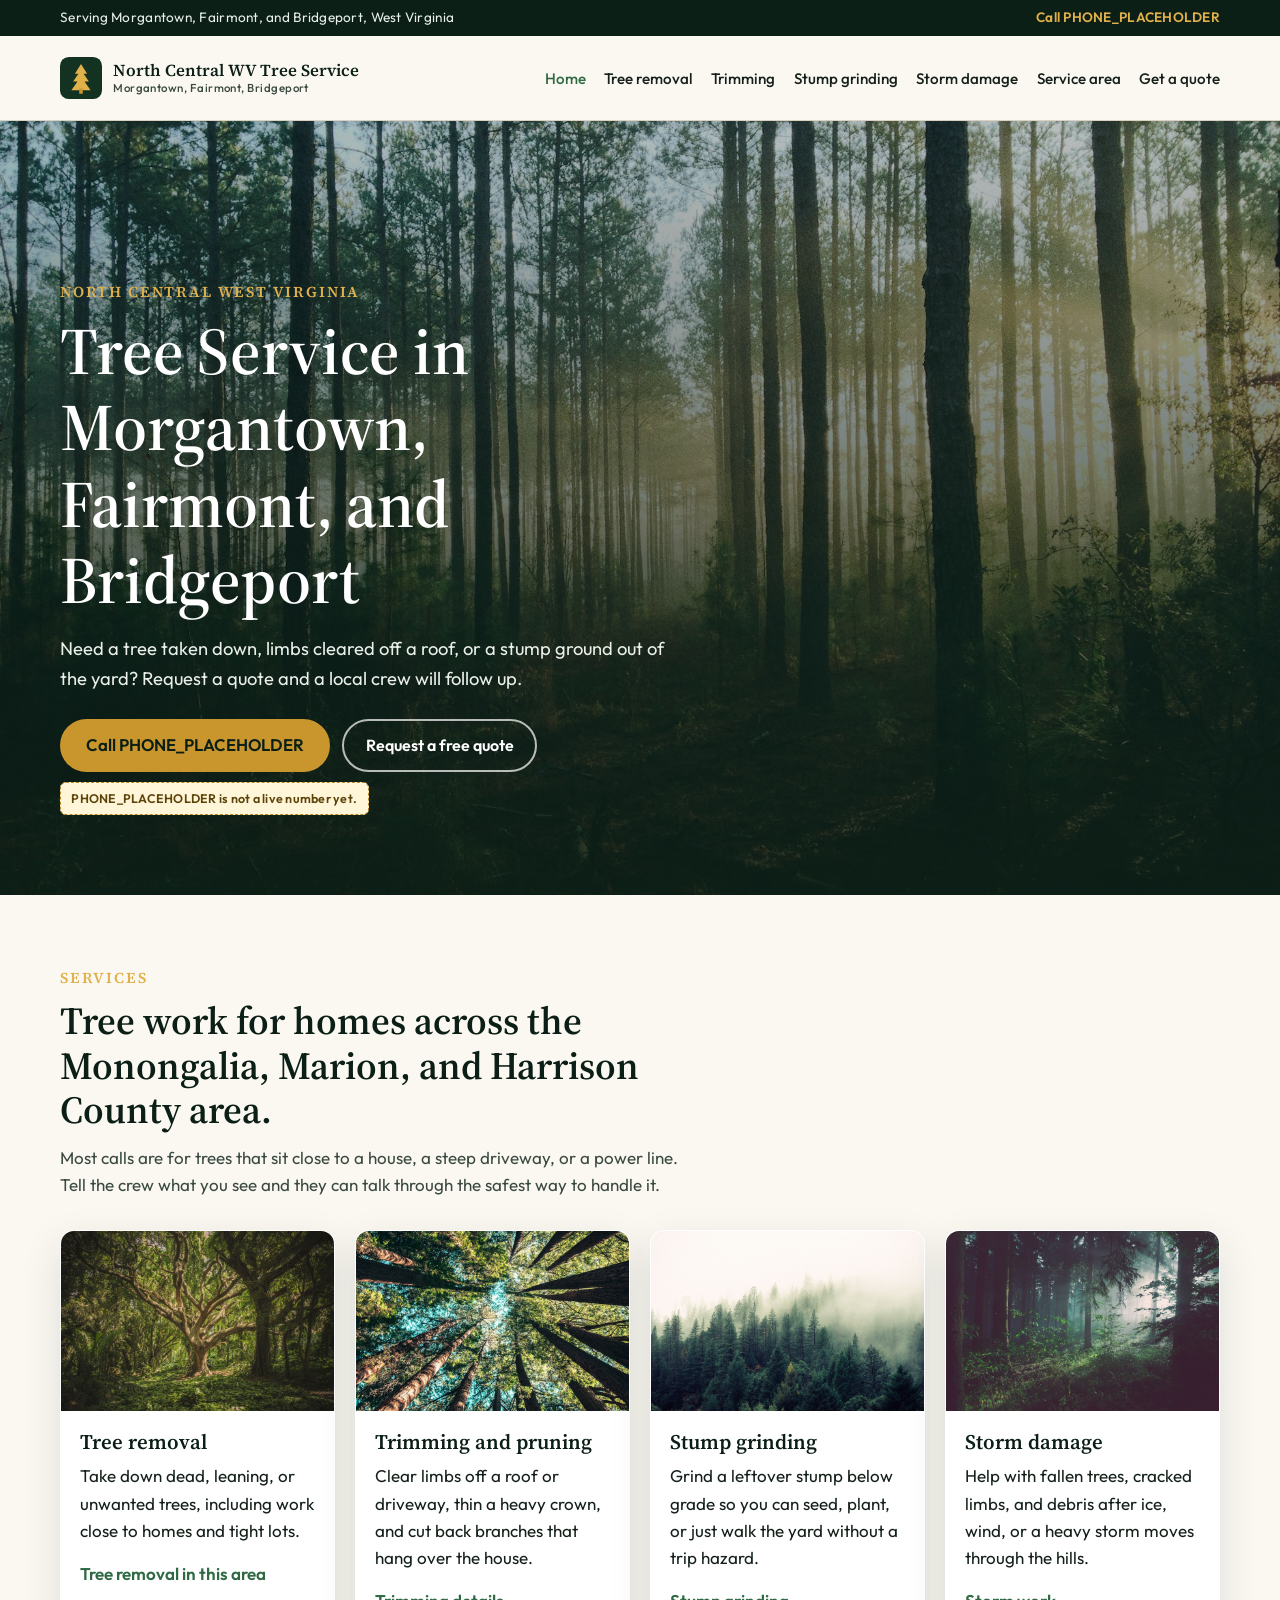
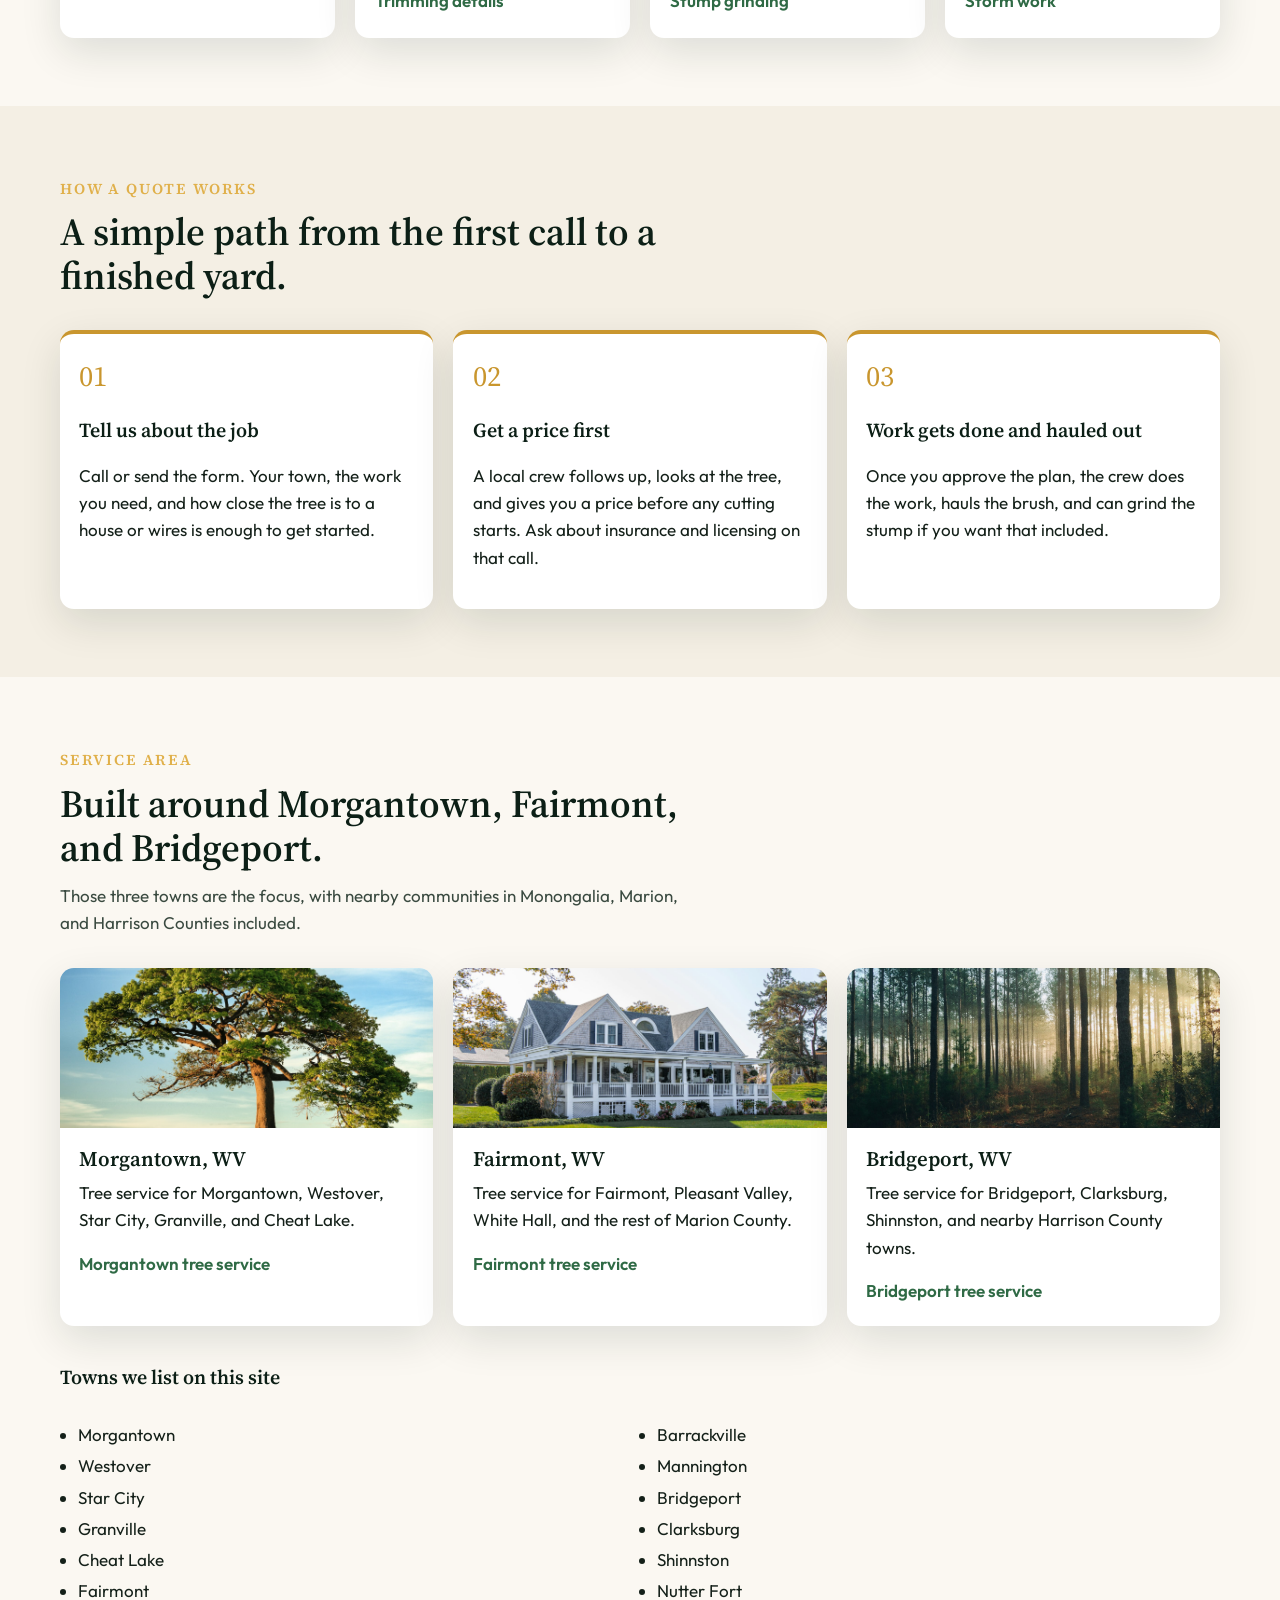
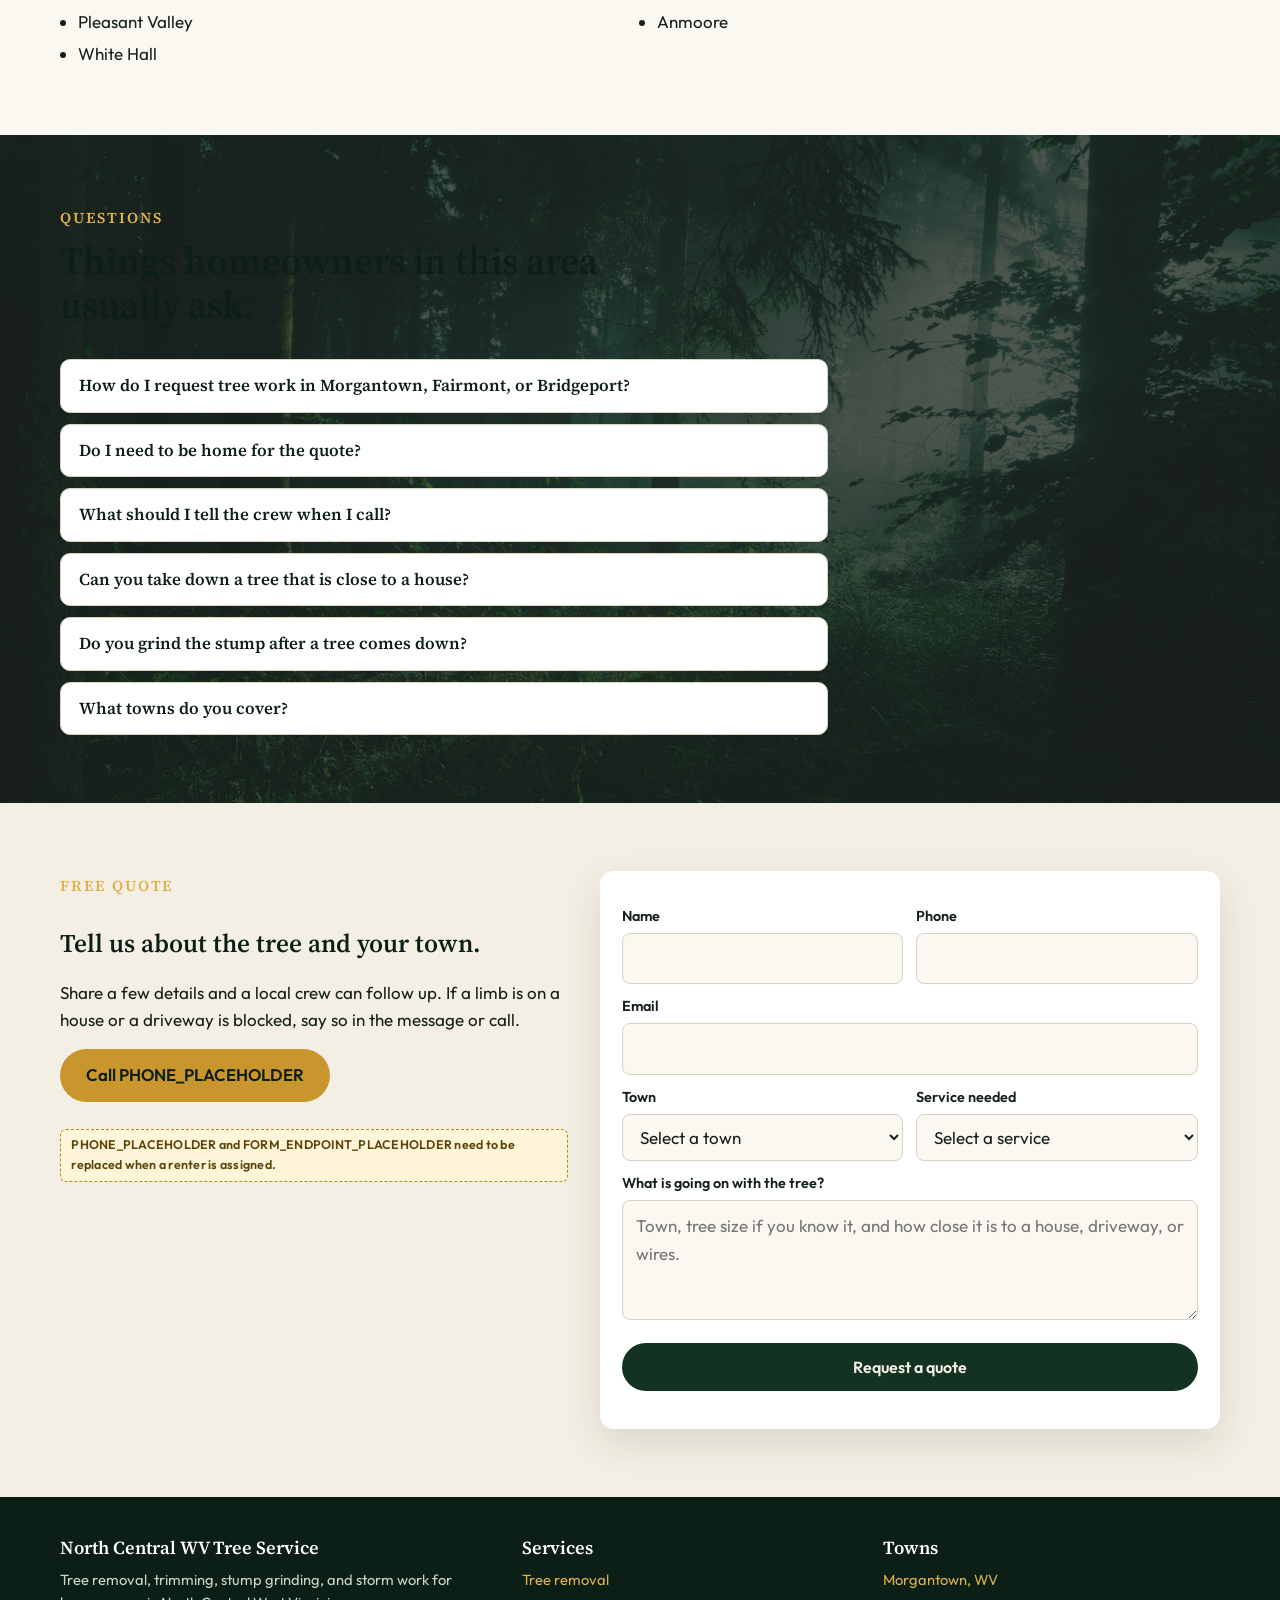
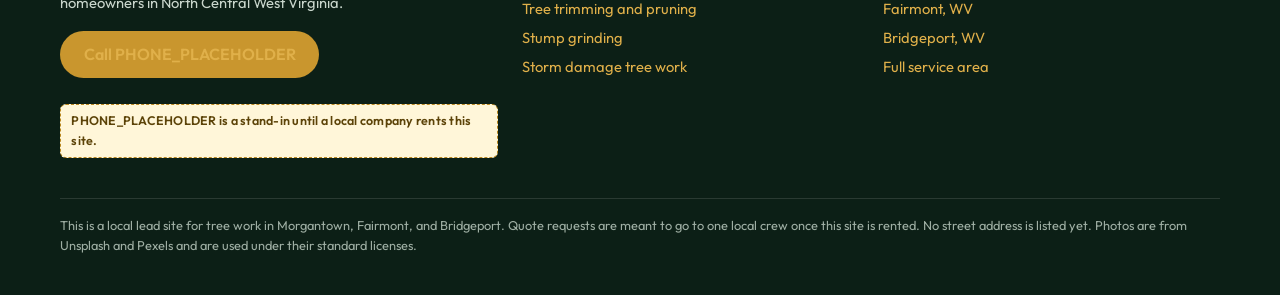
==== index.html @ fa3ae1b3 "Initial commit: tree service microsite for treeservice.nulimitz.com" ====
<!DOCTYPE html>
<html lang="en">
<head>
  <meta charset="utf-8">
  <meta name="viewport" content="width=device-width, initial-scale=1">
  <title>Tree Service in Morgantown, Fairmont, and Bridgeport, WV</title>
  <meta name="description" content="Request tree removal, trimming, stump grinding, or storm work in Morgantown, Fairmont, and Bridgeport, West Virginia. A local crew follows up on your quote.">
  <meta name="robots" content="noindex, nofollow">
  <link rel="preconnect" href="https://fonts.googleapis.com">
  <link rel="preconnect" href="https://fonts.gstatic.com" crossorigin>
  <link href="https://fonts.googleapis.com/css2?family=Outfit:wght@400;500;600;700&family=Source+Serif+4:opsz,wght@8..60,600;8..60,700&display=swap" rel="stylesheet">
  <link rel="stylesheet" href="css/styles.css">
  <script type="application/ld+json">
{
  "@context": "https://schema.org",
  "@graph": [
    {
      "@type": "LocalBusiness",
      "name": "North Central WV Tree Service",
      "url": "/",
      "description": "Tree removal, trimming, stump grinding, and storm damage work for Morgantown, Fairmont, and Bridgeport, WV.",
      "areaServed": [
        {
          "@type": "City",
          "name": "Morgantown",
          "addressRegion": "WV"
        },
        {
          "@type": "City",
          "name": "Fairmont",
          "addressRegion": "WV"
        },
        {
          "@type": "City",
          "name": "Bridgeport",
          "addressRegion": "WV"
        },
        {
          "@type": "AdministrativeArea",
          "name": "Monongalia County"
        },
        {
          "@type": "AdministrativeArea",
          "name": "Marion County"
        },
        {
          "@type": "AdministrativeArea",
          "name": "Harrison County"
        }
      ],
      "serviceType": [
        "Tree removal",
        "Tree trimming and pruning",
        "Stump grinding",
        "Storm damage tree work"
      ]
    },
    {
      "@type": "Service",
      "name": "Residential tree service",
      "serviceType": "Tree service",
      "provider": {
        "@type": "LocalBusiness",
        "name": "North Central WV Tree Service"
      },
      "areaServed": [
        "Morgantown, WV",
        "Fairmont, WV",
        "Bridgeport, WV"
      ]
    },
    {
      "@type": "FAQPage",
      "mainEntity": [
        {
          "@type": "Question",
          "name": "How do I request tree work in Morgantown, Fairmont, or Bridgeport?",
          "acceptedAnswer": {
            "@type": "Answer",
            "text": "Call or fill out the quote form with your town, the work you need, and a short description of the tree or stump. A local crew follows up to walk the job and give you a price before any work starts."
          }
        },
        {
          "@type": "Question",
          "name": "Do I need to be home for the quote?",
          "acceptedAnswer": {
            "@type": "Answer",
            "text": "If the tree is easy to see from the yard, many quotes can be handled with photos and a phone call. If the tree is close to a house, a driveway, or power lines, someone will likely want to see it in person."
          }
        },
        {
          "@type": "Question",
          "name": "What should I tell the crew when I call?",
          "acceptedAnswer": {
            "@type": "Answer",
            "text": "Share the town, the type of work (removal, trimming, stump grinding, or storm damage), how close the tree is to a house or wires, and whether the tree is already down. Ask about insurance and licensing before you book."
          }
        },
        {
          "@type": "Question",
          "name": "Can you take down a tree that is close to a house?",
          "acceptedAnswer": {
            "@type": "Answer",
            "text": "Yes. That is a common request in this part of West Virginia, where lots are often steep and trees sit close to homes. The crew should explain how they will lower limbs and protect the house, driveway, and nearby plants."
          }
        },
        {
          "@type": "Question",
          "name": "Do you grind the stump after a tree comes down?",
          "acceptedAnswer": {
            "@type": "Answer",
            "text": "Stump grinding can be added to a removal job or scheduled later. Tell the crew if you want the stump ground so the yard can be seeded or planted."
          }
        },
        {
          "@type": "Question",
          "name": "What towns do you cover?",
          "acceptedAnswer": {
            "@type": "Answer",
            "text": "The service area is built around Morgantown, Fairmont, and Bridgeport, plus nearby communities in Monongalia, Marion, and Harrison Counties such as Westover, Star City, Cheat Lake, Pleasant Valley, Clarksburg, and Shinnston."
          }
        }
      ]
    }
  ]
}
</script>
</head>
<body>

<div class="topbar">
  <div class="wrap">
    <span>Serving Morgantown, Fairmont, and Bridgeport, West Virginia</span>
    <a href="tel:PHONE_PLACEHOLDER">Call PHONE_PLACEHOLDER</a>
  </div>
</div>
<header class="site-header">
  <div class="wrap">
    <a class="logo" href="index.html">
      <svg viewBox="0 0 48 48" aria-hidden="true">
        <rect width="48" height="48" rx="10" fill="#143222"/>
        <path d="M24 8l7 11h-4l6 9h-5l7 10H13l7-10h-5l6-9h-4z" fill="#e0b04a"/>
        <rect x="22" y="36" width="4" height="6" fill="#c9962e"/>
      </svg>
      <span class="logo-text">North Central WV Tree Service<span>Morgantown, Fairmont, Bridgeport</span></span>
    </a>
    <button class="nav-toggle" type="button" aria-expanded="false" aria-label="Open menu"><span></span><span></span><span></span></button>
    <nav>
      <ul>
        <li><a href="index.html" aria-current="page">Home</a></li>
        <li><a href="tree-removal/index.html">Tree removal</a></li>
        <li><a href="tree-trimming/index.html">Trimming</a></li>
        <li><a href="stump-grinding/index.html">Stump grinding</a></li>
        <li><a href="storm-damage/index.html">Storm damage</a></li>
        <li><a href="index.html#areas">Service area</a></li>
        <li><a href="index.html#quote">Get a quote</a></li>
      </ul>
    </nav>
  </div>
</header>


<section class="hero" style="background-image:url('img/hero.jpg')">
  <div class="wrap">
    <p class="eyebrow">North Central West Virginia</p>
    <h1>Tree Service in Morgantown, Fairmont, and Bridgeport</h1>
    <p class="lede">Need a tree taken down, limbs cleared off a roof, or a stump ground out of the yard? Request a quote and a local crew will follow up.</p>
    <div class="hero-actions">
      <a class="btn btn-call" href="tel:PHONE_PLACEHOLDER">Call PHONE_PLACEHOLDER</a>
      <a class="btn btn-light" href="#quote">Request a free quote</a>
    </div>
    <p class="placeholder-note">PHONE_PLACEHOLDER is not a live number yet.</p>
  </div>
</section>

<section class="section" id="services">
  <div class="wrap">
    <div class="section-head">
      <p class="eyebrow">Services</p>
      <h2>Tree work for homes across the Monongalia, Marion, and Harrison County area.</h2>
      <p class="muted">Most calls are for trees that sit close to a house, a steep driveway, or a power line. Tell the crew what you see and they can talk through the safest way to handle it.</p>
    </div>
    <div class="card-grid">
      <a class="service-card" href="tree-removal/index.html">
        <img src="img/large-tree.jpg" alt="A large mature tree in a wooded yard">
        <div class="pad">
          <h3>Tree removal</h3>
          <p>Take down dead, leaning, or unwanted trees, including work close to homes and tight lots.</p>
          <span class="more">Tree removal in this area</span>
        </div>
      </a>
      <a class="service-card" href="tree-trimming/index.html">
        <img src="img/trees-sky.jpg" alt="Looking up through tall tree trunks and a green canopy">
        <div class="pad">
          <h3>Trimming and pruning</h3>
          <p>Clear limbs off a roof or driveway, thin a heavy crown, and cut back branches that hang over the house.</p>
          <span class="more">Trimming details</span>
        </div>
      </a>
      <a class="service-card" href="stump-grinding/index.html">
        <img src="img/misty-pines.jpg" alt="A stand of pine trees on a misty hillside">
        <div class="pad">
          <h3>Stump grinding</h3>
          <p>Grind a leftover stump below grade so you can seed, plant, or just walk the yard without a trip hazard.</p>
          <span class="more">Stump grinding</span>
        </div>
      </a>
      <a class="service-card" href="storm-damage/index.html">
        <img src="img/canopy.jpg" alt="Sunlight breaking through a dense forest after weather">
        <div class="pad">
          <h3>Storm damage</h3>
          <p>Help with fallen trees, cracked limbs, and debris after ice, wind, or a heavy storm moves through the hills.</p>
          <span class="more">Storm work</span>
        </div>
      </a>
    </div>
  </div>
</section>

<section class="section band-cream" id="how">
  <div class="wrap">
    <div class="section-head">
      <p class="eyebrow">How a quote works</p>
      <h2>A simple path from the first call to a finished yard.</h2>
    </div>
    <div class="step-grid">
      <div class="step"><div class="pad">
        <p class="step-num">01</p>
        <h3>Tell us about the job</h3>
        <p>Call or send the form. Your town, the work you need, and how close the tree is to a house or wires is enough to get started.</p>
      </div></div>
      <div class="step"><div class="pad">
        <p class="step-num">02</p>
        <h3>Get a price first</h3>
        <p>A local crew follows up, looks at the tree, and gives you a price before any cutting starts. Ask about insurance and licensing on that call.</p>
      </div></div>
      <div class="step"><div class="pad">
        <p class="step-num">03</p>
        <h3>Work gets done and hauled out</h3>
        <p>Once you approve the plan, the crew does the work, hauls the brush, and can grind the stump if you want that included.</p>
      </div></div>
    </div>
  </div>
</section>

<section class="section" id="areas">
  <div class="wrap">
    <div class="section-head">
      <p class="eyebrow">Service area</p>
      <h2>Built around Morgantown, Fairmont, and Bridgeport.</h2>
      <p class="muted">Those three towns are the focus, with nearby communities in Monongalia, Marion, and Harrison Counties included.</p>
    </div>
    <div class="area-grid">
      <a class="area-card" href="morgantown/index.html">
        <img src="img/lone-tree.jpg" alt="A large shade tree standing in an open lawn">
        <div class="pad">
          <h3>Morgantown, WV</h3>
          <p>Tree service for Morgantown, Westover, Star City, Granville, and Cheat Lake.</p>
          <span class="more">Morgantown tree service</span>
        </div>
      </a>
      <a class="area-card" href="fairmont/index.html">
        <img src="img/house.jpg" alt="A house with mature trees and a mowed lawn">
        <div class="pad">
          <h3>Fairmont, WV</h3>
          <p>Tree service for Fairmont, Pleasant Valley, White Hall, and the rest of Marion County.</p>
          <span class="more">Fairmont tree service</span>
        </div>
      </a>
      <a class="area-card" href="bridgeport/index.html">
        <img src="img/hero.jpg" alt="Sunlight through a stand of tall pine trees">
        <div class="pad">
          <h3>Bridgeport, WV</h3>
          <p>Tree service for Bridgeport, Clarksburg, Shinnston, and nearby Harrison County towns.</p>
          <span class="more">Bridgeport tree service</span>
        </div>
      </a>
    </div>
    <div class="section-head" style="margin-top:2.5rem">
      <h3>Towns we list on this site</h3>
    </div>
    <ul class="town-list">
      <li>Morgantown</li><li>Westover</li><li>Star City</li><li>Granville</li>
      <li>Cheat Lake</li><li>Fairmont</li><li>Pleasant Valley</li><li>White Hall</li>
      <li>Barrackville</li><li>Mannington</li><li>Bridgeport</li><li>Clarksburg</li>
      <li>Shinnston</li><li>Nutter Fort</li><li>Anmoore</li>
    </ul>
  </div>
</section>

<section class="section band-photo" id="faq" style="background-image:url('img/canopy.jpg')">
  <div class="wrap">
    <div class="section-head">
      <p class="eyebrow">Questions</p>
      <h2>Things homeowners in this area usually ask.</h2>
    </div>
    <div class="faq">
        <div class="faq-item">
          <h3><button type="button" aria-expanded="false" aria-controls="faq-1" id="faq-btn-1">How do I request tree work in Morgantown, Fairmont, or Bridgeport?</button></h3>
          <div class="answer" id="faq-1">Call or fill out the quote form with your town, the work you need, and a short description of the tree or stump. A local crew follows up to walk the job and give you a price before any work starts.</div>
        </div>
        <div class="faq-item">
          <h3><button type="button" aria-expanded="false" aria-controls="faq-2" id="faq-btn-2">Do I need to be home for the quote?</button></h3>
          <div class="answer" id="faq-2">If the tree is easy to see from the yard, many quotes can be handled with photos and a phone call. If the tree is close to a house, a driveway, or power lines, someone will likely want to see it in person.</div>
        </div>
        <div class="faq-item">
          <h3><button type="button" aria-expanded="false" aria-controls="faq-3" id="faq-btn-3">What should I tell the crew when I call?</button></h3>
          <div class="answer" id="faq-3">Share the town, the type of work (removal, trimming, stump grinding, or storm damage), how close the tree is to a house or wires, and whether the tree is already down. Ask about insurance and licensing before you book.</div>
        </div>
        <div class="faq-item">
          <h3><button type="button" aria-expanded="false" aria-controls="faq-4" id="faq-btn-4">Can you take down a tree that is close to a house?</button></h3>
          <div class="answer" id="faq-4">Yes. That is a common request in this part of West Virginia, where lots are often steep and trees sit close to homes. The crew should explain how they will lower limbs and protect the house, driveway, and nearby plants.</div>
        </div>
        <div class="faq-item">
          <h3><button type="button" aria-expanded="false" aria-controls="faq-5" id="faq-btn-5">Do you grind the stump after a tree comes down?</button></h3>
          <div class="answer" id="faq-5">Stump grinding can be added to a removal job or scheduled later. Tell the crew if you want the stump ground so the yard can be seeded or planted.</div>
        </div>
        <div class="faq-item">
          <h3><button type="button" aria-expanded="false" aria-controls="faq-6" id="faq-btn-6">What towns do you cover?</button></h3>
          <div class="answer" id="faq-6">The service area is built around Morgantown, Fairmont, and Bridgeport, plus nearby communities in Monongalia, Marion, and Harrison Counties such as Westover, Star City, Cheat Lake, Pleasant Valley, Clarksburg, and Shinnston.</div>
        </div></div>
  </div>
</section>


<section class="section band-cream" id="quote">
  <div class="wrap quote-grid">
    <div>
      <p class="eyebrow">Free quote</p>
      <h2>Tell us about the tree and your town.</h2>
      <p>Share a few details and a local crew can follow up. If a limb is on a house or a driveway is blocked, say so in the message or call.</p>
      <p><a class="btn btn-call" href="tel:PHONE_PLACEHOLDER">Call PHONE_PLACEHOLDER</a></p>
      <p class="placeholder-note">PHONE_PLACEHOLDER and FORM_ENDPOINT_PLACEHOLDER need to be replaced when a renter is assigned.</p>
    </div>
    <form action="FORM_ENDPOINT_PLACEHOLDER" method="post" data-quote-form>
      <div class="form-row">
        <div>
          <label for="name">Name</label>
          <input id="name" name="name" type="text" autocomplete="name" required>
        </div>
        <div>
          <label for="phone">Phone</label>
          <input id="phone" name="phone" type="tel" autocomplete="tel" required>
        </div>
      </div>
      <label for="email">Email</label>
      <input id="email" name="email" type="email" autocomplete="email">
      <div class="form-row">
        <div>
          <label for="city">Town</label>
          <select id="city" name="city" required>
            <option value="">Select a town</option>
            <option>Morgantown</option>
            <option>Fairmont</option>
            <option>Bridgeport</option>
            <option>Westover</option>
            <option>Star City</option>
            <option>Cheat Lake</option>
            <option>Clarksburg</option>
            <option>Other in North Central WV</option>
          </select>
        </div>
        <div>
          <label for="service">Service needed</label>
          <select id="service" name="service" required>
            <option value="" selected>Select a service</option>
<option value="removal">Tree removal</option>
<option value="trimming">Tree trimming or pruning</option>
<option value="stump">Stump grinding</option>
<option value="storm">Storm damage</option>
<option value="other">Not sure / other</option>
          </select>
        </div>
      </div>
      <label for="message">What is going on with the tree?</label>
      <textarea id="message" name="message" placeholder="Town, tree size if you know it, and how close it is to a house, driveway, or wires." required></textarea>
      <p style="margin-top:1rem"><button class="btn btn-dark btn-wide" type="submit">Request a quote</button></p>
      <p class="form-status" role="status"></p>
    </form>
  </div>
</section>



<footer class="site-footer">
  <div class="wrap">
    <div class="foot-grid">
      <div>
        <h2>North Central WV Tree Service</h2>
        <p>Tree removal, trimming, stump grinding, and storm work for homeowners in North Central West Virginia.</p>
        <p><a class="btn btn-gold" href="tel:PHONE_PLACEHOLDER">Call PHONE_PLACEHOLDER</a></p>
        <p class="placeholder-note">PHONE_PLACEHOLDER is a stand-in until a local company rents this site.</p>
      </div>
      <div>
        <h2>Services</h2>
        <ul>
          <li><a href="tree-removal/index.html">Tree removal</a></li>
          <li><a href="tree-trimming/index.html">Tree trimming and pruning</a></li>
          <li><a href="stump-grinding/index.html">Stump grinding</a></li>
          <li><a href="storm-damage/index.html">Storm damage tree work</a></li>
        </ul>
      </div>
      <div>
        <h2>Towns</h2>
        <ul>
          <li><a href="morgantown/index.html">Morgantown, WV</a></li>
          <li><a href="fairmont/index.html">Fairmont, WV</a></li>
          <li><a href="bridgeport/index.html">Bridgeport, WV</a></li>
          <li><a href="index.html#areas">Full service area</a></li>
        </ul>
      </div>
    </div>
    <p class="legal">This is a local lead site for tree work in Morgantown, Fairmont, and Bridgeport. Quote requests are meant to go to one local crew once this site is rented. No street address is listed yet. Photos are from Unsplash and Pexels and are used under their standard licenses.</p>
  </div>
</footer>
<div class="call-dock"><a class="btn btn-call btn-wide" href="tel:PHONE_PLACEHOLDER">Call PHONE_PLACEHOLDER</a></div>
<script src="js/main.js"></script>

</body>
</html>
---- css/styles.css ----
/* North Central WV Tree Service - local microsite styles */
:root {
  --ink: #142019;
  --ink-soft: #3a4a40;
  --forest: #143222;
  --forest-deep: #0c1f16;
  --forest-mid: #1f4a32;
  --leaf: #2f6a45;
  --gold: #c9962e;
  --gold-hot: #e0b04a;
  --cream: #f4efe4;
  --paper: #fbf8f2;
  --line: #d9d1c2;
  --white: #fff;
  --danger: #8a2b15;
  --shadow: 0 14px 40px rgba(12, 31, 22, 0.12);
  --radius: 14px;
  --max: 1160px;
  --header-h: 84px;
}

*, *::before, *::after { box-sizing: border-box; }
html { scroll-behavior: smooth; }
body {
  margin: 0;
  font-family: "Outfit", "Segoe UI", sans-serif;
  color: var(--ink);
  background: var(--paper);
  line-height: 1.6;
  font-size: 17px;
}
img { max-width: 100%; height: auto; display: block; }
a { color: var(--leaf); }
h1, h2, h3, .logo-text, .eyebrow {
  font-family: "Source Serif 4", Georgia, serif;
  font-weight: 600;
  line-height: 1.15;
  color: var(--forest-deep);
}
p { margin: 0 0 1rem; }
.wrap { width: min(var(--max), calc(100% - 2rem)); margin-inline: auto; }

/* Top bar */
.topbar {
  background: var(--forest-deep);
  color: #e6efe8;
  font-size: 0.85rem;
  letter-spacing: 0.02em;
}
.topbar .wrap {
  display: flex;
  justify-content: space-between;
  gap: 1rem;
  align-items: center;
  padding: 0.45rem 0;
  flex-wrap: wrap;
}
.topbar a { color: var(--gold-hot); text-decoration: none; font-weight: 600; }

/* Header */
.site-header {
  position: sticky;
  top: 0;
  z-index: 40;
  background: rgba(251, 248, 242, 0.94);
  backdrop-filter: blur(10px);
  border-bottom: 1px solid var(--line);
}
.site-header .wrap {
  display: flex;
  align-items: center;
  justify-content: space-between;
  min-height: var(--header-h);
  gap: 1rem;
}
.logo {
  display: flex;
  align-items: center;
  gap: 0.7rem;
  text-decoration: none;
  color: inherit;
}
.logo svg { width: 42px; height: 42px; flex: none; }
.logo-text { font-size: 1.05rem; line-height: 1.2; }
.logo-text span { display: block; font-family: "Outfit", sans-serif; font-size: 0.72rem; font-weight: 500; color: var(--ink-soft); letter-spacing: 0.04em; }

nav ul {
  display: flex;
  gap: 1.15rem;
  list-style: none;
  margin: 0;
  padding: 0;
  align-items: center;
  flex-wrap: wrap;
}
nav a {
  text-decoration: none;
  color: var(--ink);
  font-weight: 500;
  font-size: 0.95rem;
}
nav a:hover, nav a[aria-current="page"] { color: var(--leaf); }
.nav-toggle {
  display: none;
  background: none;
  border: 1px solid var(--line);
  border-radius: 8px;
  padding: 0.45rem 0.6rem;
  cursor: pointer;
}
.nav-toggle span { display: block; width: 20px; height: 2px; background: var(--ink); margin: 4px 0; }

/* Buttons */
.btn {
  display: inline-flex;
  align-items: center;
  justify-content: center;
  gap: 0.45rem;
  border-radius: 999px;
  padding: 0.85rem 1.35rem;
  font-weight: 600;
  text-decoration: none;
  border: 2px solid transparent;
  cursor: pointer;
  font-family: inherit;
  font-size: 1rem;
  line-height: 1;
}
.btn-gold { background: var(--gold); color: var(--forest-deep); }
.btn-gold:hover { background: var(--gold-hot); }
.btn-light { background: transparent; color: var(--white); border-color: rgba(255,255,255,0.7); }
.btn-light:hover { background: rgba(255,255,255,0.12); }
.btn-dark { background: var(--forest); color: var(--cream); }
.btn-call { background: var(--gold); color: var(--forest-deep); font-size: 1.05rem; padding: 1rem 1.5rem; }
.btn-wide { width: 100%; }
.hero-actions, .cta-actions { display: flex; flex-wrap: wrap; gap: 0.75rem; }

/* Placeholder marker */
.placeholder-note {
  display: inline-block;
  margin-top: 0.65rem;
  padding: 0.35rem 0.65rem;
  border: 1px dashed #b8871f;
  background: #fff6d9;
  color: #5c4308;
  font-size: 0.78rem;
  font-weight: 600;
  letter-spacing: 0.02em;
  border-radius: 6px;
}

/* Hero */
.hero {
  position: relative;
  min-height: 640px;
  height: 86vh;
  max-height: 860px;
  display: grid;
  align-items: end;
  color: var(--white);
  background: var(--forest-deep) center / cover no-repeat;
}
.hero::before {
  content: "";
  position: absolute;
  inset: 0;
  background:
    linear-gradient(180deg, rgba(12,31,22,0.25) 0%, rgba(12,31,22,0.55) 45%, rgba(12,31,22,0.88) 100%);
}
.hero .wrap { position: relative; z-index: 1; padding: 5.5rem 0 4rem; }
.eyebrow {
  display: inline-block;
  color: var(--gold-hot);
  font-size: 0.95rem;
  letter-spacing: 0.12em;
  text-transform: uppercase;
  margin-bottom: 0.8rem;
  font-weight: 600;
}
.hero h1 {
  color: var(--white);
  font-size: clamp(2.15rem, 5.4vw, 4.15rem);
  max-width: 16ch;
  margin: 0 0 1rem;
}
.hero .lede {
  font-size: 1.15rem;
  max-width: 38rem;
  color: #e9efe9;
  margin-bottom: 1.6rem;
}

/* Sections */
.section { padding: 4.25rem 0; }
.section-head { max-width: 40rem; margin-bottom: 2rem; }
.section-head h2 { font-size: clamp(1.8rem, 3vw, 2.5rem); margin: 0 0 0.75rem; }
.muted { color: var(--ink-soft); }
.band-cream { background: var(--cream); }
.band-forest { background: var(--forest); color: #e8efe8; }
.band-forest h2, .band-forest h3 { color: var(--white); }
.band-photo {
  position: relative;
  background: var(--forest-deep) center / cover no-repeat;
  color: #fff;
}
.band-photo::before {
  content: "";
  position: absolute;
  inset: 0;
  background: rgba(12, 31, 22, 0.72);
}
.band-photo .wrap { position: relative; z-index: 1; }

/* Service cards */
.card-grid, .area-grid, .step-grid {
  display: grid;
  gap: 1.25rem;
}
.card-grid { grid-template-columns: repeat(auto-fit, minmax(240px, 1fr)); }
.service-card {
  background: var(--white);
  border-radius: var(--radius);
  overflow: hidden;
  box-shadow: var(--shadow);
  display: flex;
  flex-direction: column;
  text-decoration: none;
  color: inherit;
  border: 1px solid transparent;
}
.service-card:hover { border-color: var(--gold); }
.service-card img { width: 100%; height: 180px; object-fit: cover; }
.service-card .pad, .area-card .pad, .step .pad { padding: 1.2rem 1.2rem 1.4rem; }
.service-card h3, .area-card h3 { margin: 0 0 0.5rem; font-size: 1.3rem; }
.more { font-weight: 600; color: var(--leaf); }

/* Areas */
.area-grid { grid-template-columns: repeat(3, 1fr); }
.area-card {
  background: var(--white);
  border-radius: var(--radius);
  box-shadow: var(--shadow);
  overflow: hidden;
  text-decoration: none;
  color: inherit;
}
.area-card img { width: 100%; height: 160px; object-fit: cover; }
.town-list { columns: 2; margin: 0; padding-left: 1.1rem; }
.town-list li { break-inside: avoid; margin-bottom: 0.25rem; }

/* Steps */
.step-grid { grid-template-columns: repeat(3, 1fr); }
.step {
  background: var(--white);
  border-radius: var(--radius);
  border-top: 4px solid var(--gold);
  box-shadow: var(--shadow);
}
.step-num {
  font-family: "Source Serif 4", Georgia, serif;
  color: var(--gold);
  font-size: 1.8rem;
  margin: 0 0 0.3rem;
}

/* FAQ */
.faq { display: grid; gap: 0.7rem; max-width: 48rem; }
.faq-item {
  background: var(--white);
  border-radius: 10px;
  border: 1px solid var(--line);
}
.faq-item h3 { margin: 0; font-size: 1.05rem; }
.faq-item button {
  width: 100%;
  text-align: left;
  background: none;
  border: 0;
  padding: 1rem 1.1rem;
  font: inherit;
  font-weight: 600;
  cursor: pointer;
  color: var(--forest-deep);
}
.faq-item .answer { padding: 0 1.1rem 1rem; color: var(--ink-soft); display: none; }
.faq-item.is-open .answer { display: block; }

/* Quote / form */
.quote-grid {
  display: grid;
  grid-template-columns: 0.9fr 1.1fr;
  gap: 2rem;
  align-items: start;
}
form {
  background: var(--white);
  padding: 1.4rem;
  border-radius: var(--radius);
  box-shadow: var(--shadow);
}
label { display: block; font-weight: 600; font-size: 0.9rem; margin: 0.7rem 0 0.3rem; }
input, select, textarea {
  width: 100%;
  font: inherit;
  padding: 0.7rem 0.8rem;
  border: 1px solid var(--line);
  border-radius: 8px;
  background: var(--paper);
  color: var(--ink);
}
textarea { min-height: 120px; resize: vertical; }
.form-row { display: grid; grid-template-columns: 1fr 1fr; gap: 0.8rem; }
.form-status {
  display: none;
  margin-top: 0.8rem;
  padding: 0.7rem 0.8rem;
  background: #fff6d9;
  border: 1px dashed #b8871f;
  border-radius: 8px;
  color: #5c4308;
  font-size: 0.92rem;
}
.form-status.is-visible { display: block; }

/* Footer */
.site-footer {
  background: var(--forest-deep);
  color: #c9d6cc;
  padding: 2.5rem 0 1.5rem;
  font-size: 0.92rem;
}
.site-footer a { color: var(--gold-hot); text-decoration: none; }
.foot-grid {
  display: grid;
  grid-template-columns: 1.3fr 1fr 1fr;
  gap: 1.5rem;
  margin-bottom: 1.5rem;
}
.site-footer h2 { color: var(--white); font-size: 1.15rem; margin: 0 0 0.6rem; }
.site-footer ul { list-style: none; margin: 0; padding: 0; }
.site-footer li { margin-bottom: 0.35rem; }
.legal { border-top: 1px solid rgba(255,255,255,0.12); padding-top: 1rem; font-size: 0.8rem; color: #9eaea3; }

/* Page hero (interior) */
.page-hero {
  background: var(--forest) center / cover no-repeat;
  color: #fff;
  position: relative;
  min-height: 320px;
  display: grid;
  align-items: end;
}
.page-hero::before {
  content: "";
  position: absolute;
  inset: 0;
  background: linear-gradient(180deg, rgba(12,31,22,0.35), rgba(12,31,22,0.82));
}
.page-hero .wrap { position: relative; z-index: 1; padding: 4.5rem 0 2.4rem; }
.page-hero h1 { color: #fff; font-size: clamp(1.9rem, 4vw, 3rem); margin: 0 0 0.6rem; max-width: 20ch; }
.page-hero p { color: #e6eee8; max-width: 38rem; }

.content-split {
  display: grid;
  grid-template-columns: 1.15fr 0.85fr;
  gap: 2rem;
  align-items: start;
}
.prose h2 { font-size: 1.7rem; margin-top: 0; }
.side-card {
  background: var(--cream);
  border-radius: var(--radius);
  padding: 1.3rem;
  position: sticky;
  top: calc(var(--header-h) + 1rem);
}
.side-card img { border-radius: 10px; margin-bottom: 1rem; height: 180px; width: 100%; object-fit: cover; }

.call-dock {
  display: none;
  position: fixed;
  left: 0; right: 0; bottom: 0;
  z-index: 50;
  padding: 0.65rem 0.85rem calc(0.65rem + env(safe-area-inset-bottom));
  background: var(--forest-deep);
  box-shadow: 0 -6px 24px rgba(0,0,0,0.25);
}

@media (max-width: 900px) {
  .area-grid, .step-grid, .quote-grid, .content-split, .foot-grid {
    grid-template-columns: 1fr;
  }
  .nav-toggle { display: block; }
  nav {
    display: none;
    position: absolute;
    left: 0; right: 0;
    top: 100%;
    background: var(--paper);
    border-bottom: 1px solid var(--line);
    padding: 0.5rem 1rem 1rem;
  }
  nav.is-open { display: block; }
  nav ul { flex-direction: column; align-items: flex-start; gap: 0.7rem; }
  .hero { height: auto; min-height: 560px; max-height: 720px; }
  .call-dock { display: block; }
  body { padding-bottom: 4.6rem; }
  .form-row { grid-template-columns: 1fr; }
  .town-list { columns: 1; }
}
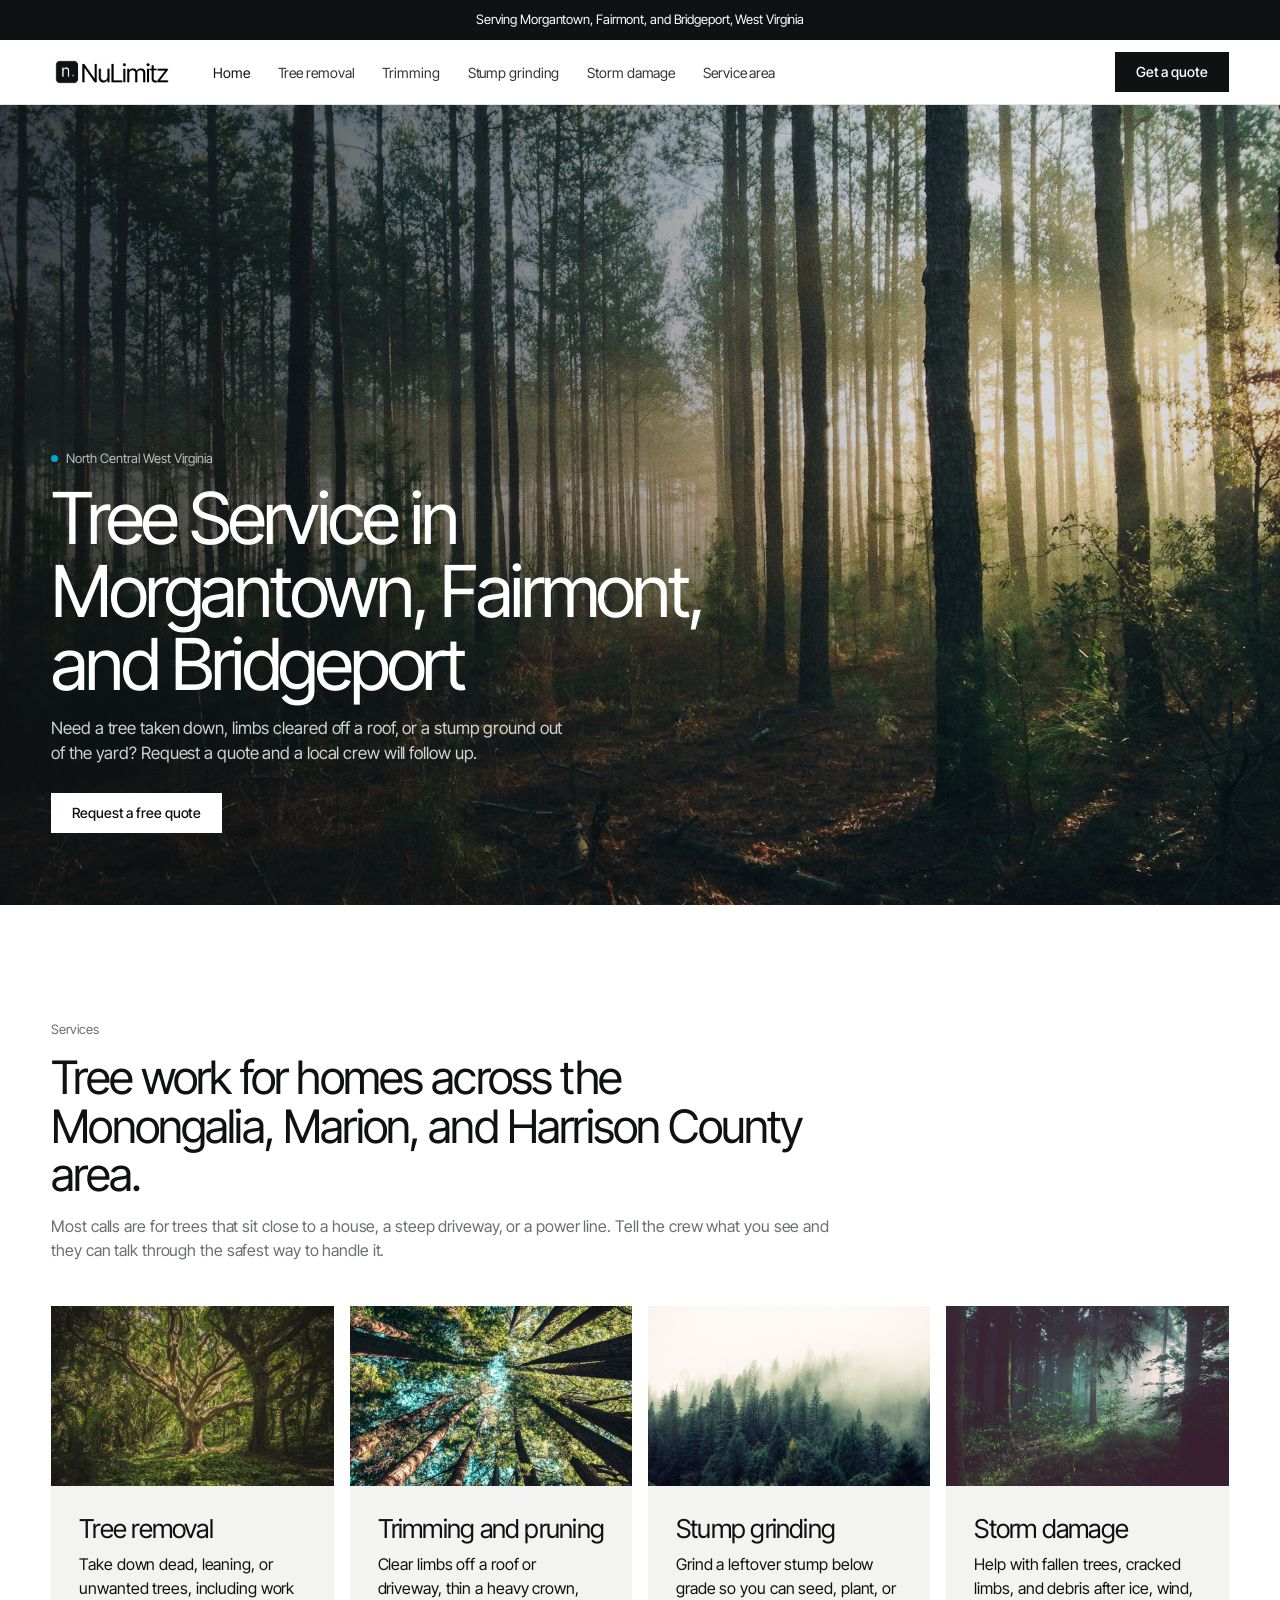
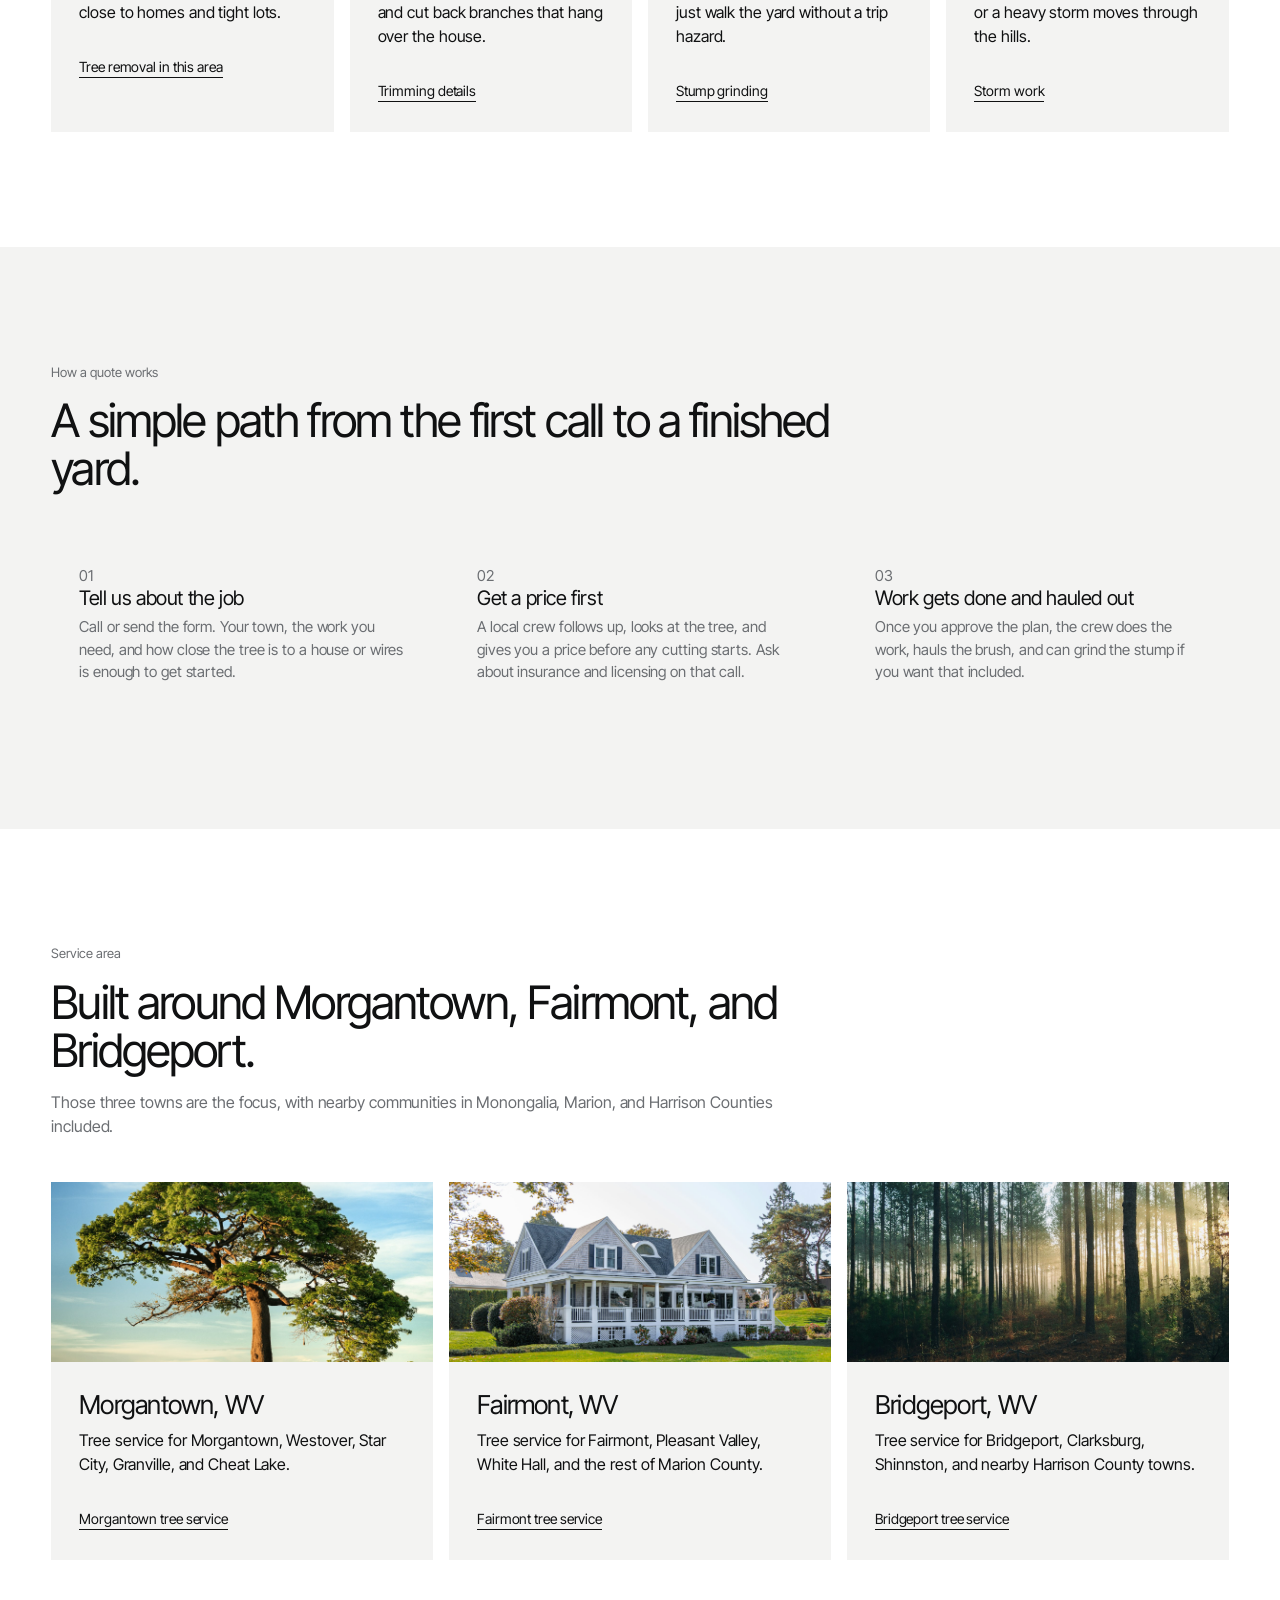
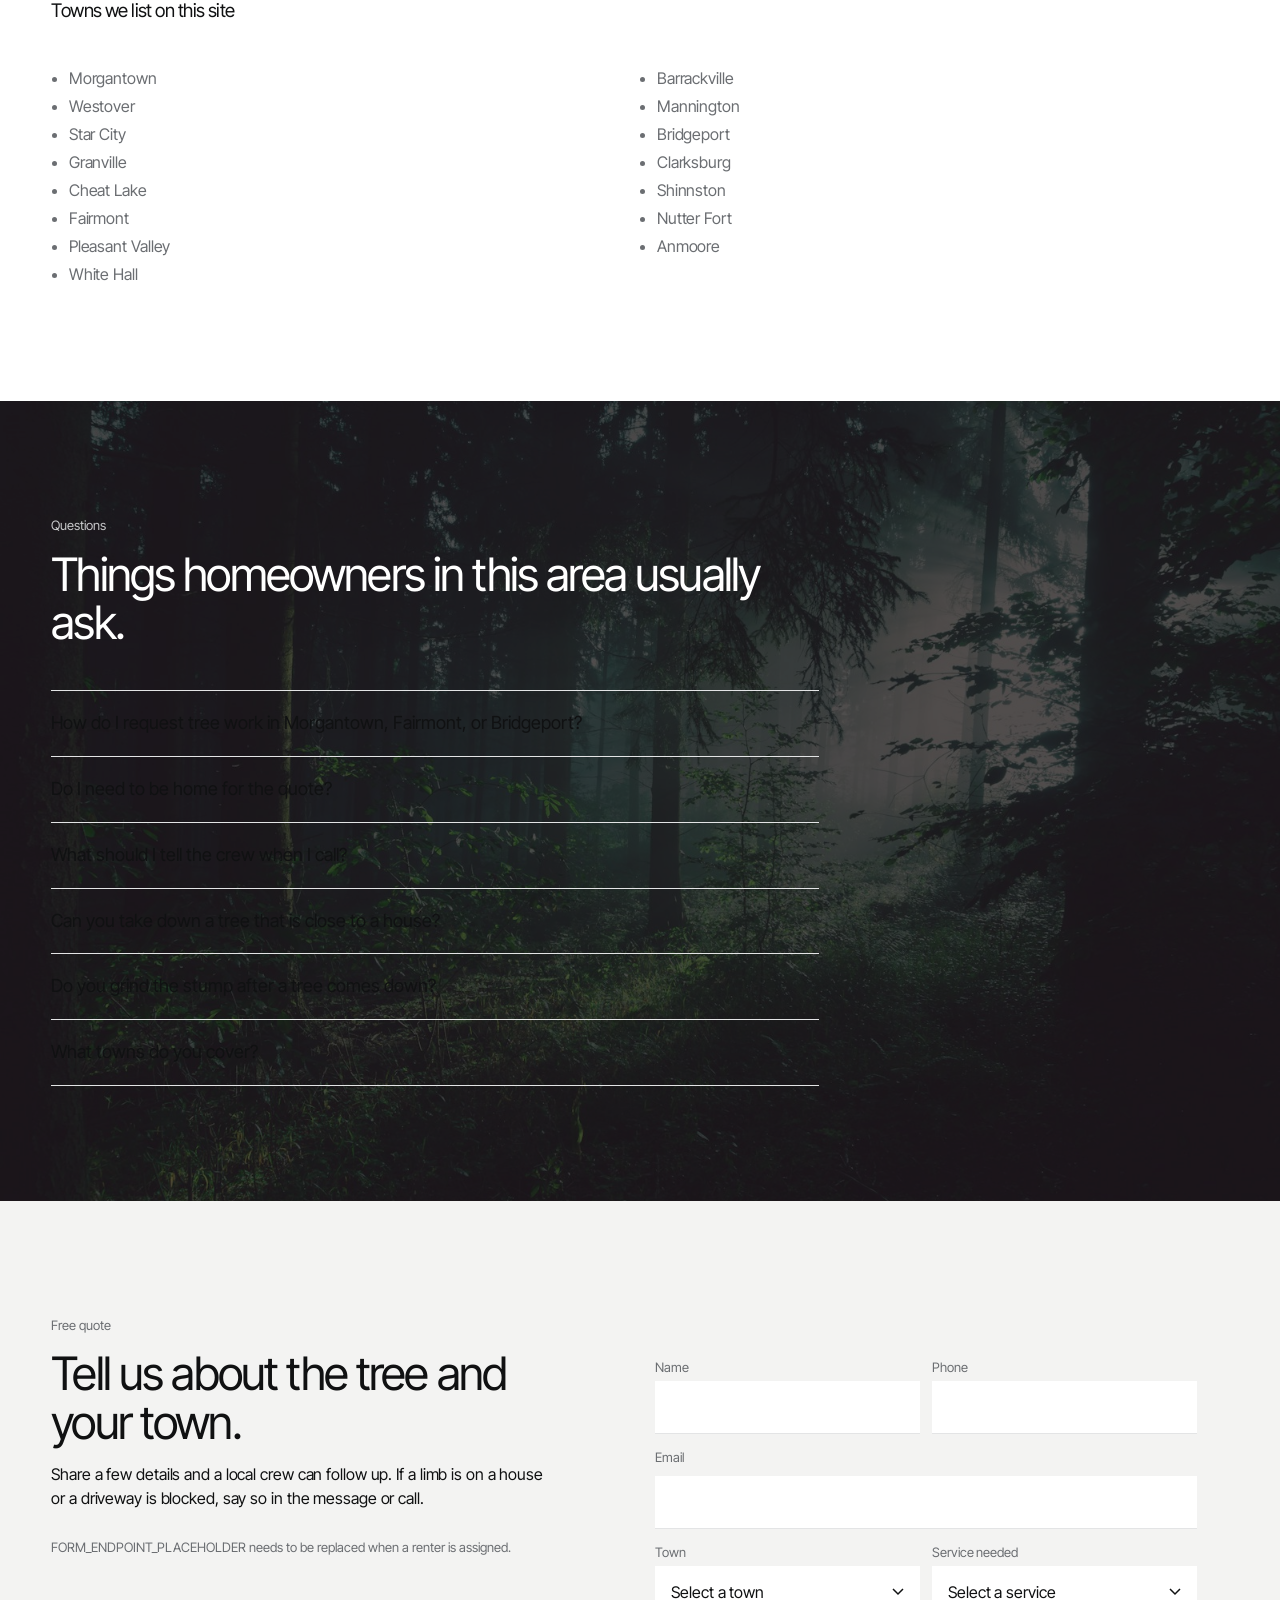
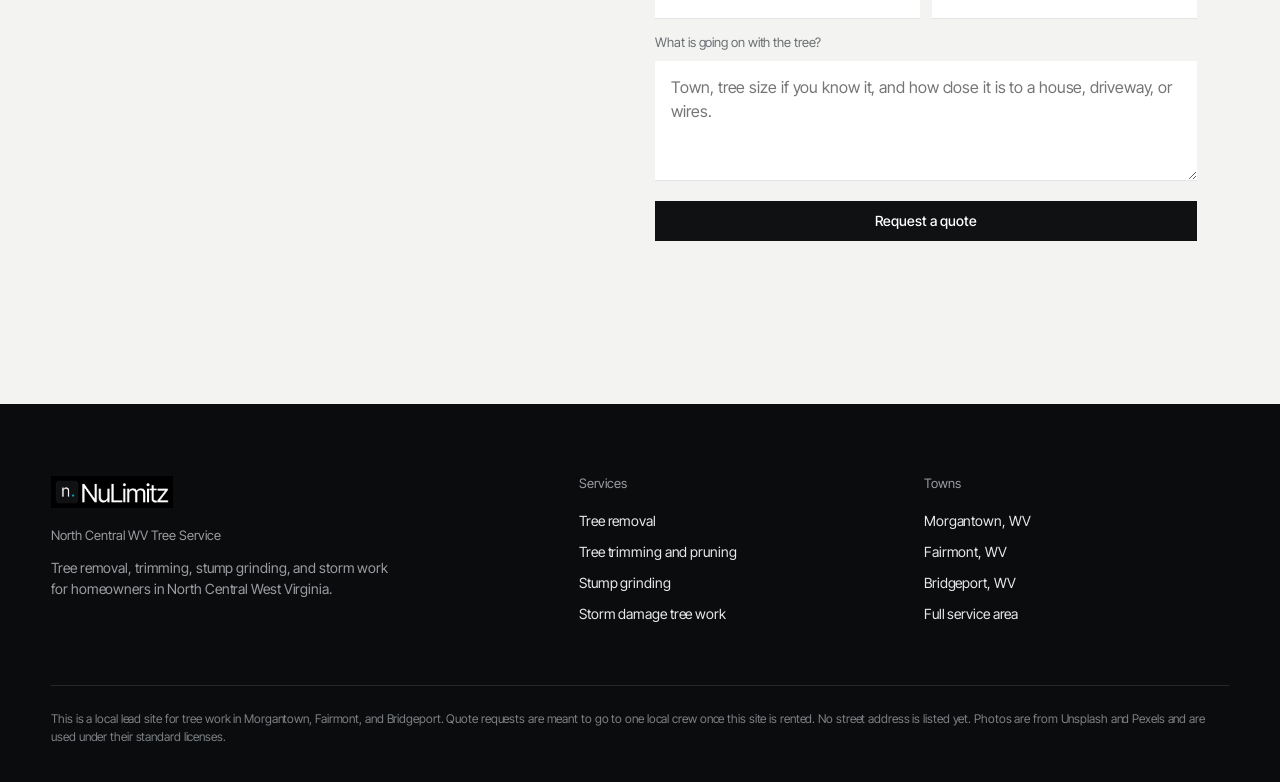
==== commit 8ce1254f: "Restyle site with the new NuLimitz brand Apply the live nulimitz.com logo, favicons, Inter Tight typ" ====
--- a/index.html
+++ b/index.html
@@ -6,9 +6,14 @@
   <title>Tree Service in Morgantown, Fairmont, and Bridgeport, WV</title>
   <meta name="description" content="Request tree removal, trimming, stump grinding, or storm work in Morgantown, Fairmont, and Bridgeport, West Virginia. A local crew follows up on your quote.">
   <meta name="robots" content="noindex, nofollow">
+  <link rel="icon" href="/favicon.ico" sizes="any">
+  <link rel="icon" type="image/svg+xml" href="/favicon.svg">
+  <link rel="icon" type="image/png" sizes="32x32" href="/favicon-32.png">
+  <link rel="apple-touch-icon" href="/apple-touch-icon.png">
+  <link rel="icon" type="image/png" sizes="512x512" href="/icon-512.png">
   <link rel="preconnect" href="https://fonts.googleapis.com">
   <link rel="preconnect" href="https://fonts.gstatic.com" crossorigin>
-  <link href="https://fonts.googleapis.com/css2?family=Outfit:wght@400;500;600;700&family=Source+Serif+4:opsz,wght@8..60,600;8..60,700&display=swap" rel="stylesheet">
+  <link href="https://fonts.googleapis.com/css2?family=Inter+Tight:wght@300;400;500&display=swap" rel="stylesheet">
   <link rel="stylesheet" href="css/styles.css">
   <script type="application/ld+json">
 {
@@ -131,20 +136,11 @@
 <div class="topbar">
   <div class="wrap">
     <span>Serving Morgantown, Fairmont, and Bridgeport, West Virginia</span>
-    <a href="tel:PHONE_PLACEHOLDER">Call PHONE_PLACEHOLDER</a>
-  </div>
+    </div>
 </div>
 <header class="site-header">
   <div class="wrap">
-    <a class="logo" href="index.html">
-      <svg viewBox="0 0 48 48" aria-hidden="true">
-        <rect width="48" height="48" rx="10" fill="#143222"/>
-        <path d="M24 8l7 11h-4l6 9h-5l7 10H13l7-10h-5l6-9h-4z" fill="#e0b04a"/>
-        <rect x="22" y="36" width="4" height="6" fill="#c9962e"/>
-      </svg>
-      <span class="logo-text">North Central WV Tree Service<span>Morgantown, Fairmont, Bridgeport</span></span>
-    </a>
-    <button class="nav-toggle" type="button" aria-expanded="false" aria-label="Open menu"><span></span><span></span><span></span></button>
+    <a class="logo" href="index.html" aria-label="NuLimitz home"><img src="/img/logo-light.png" alt="NuLimitz"></a>
     <nav>
       <ul>
         <li><a href="index.html" aria-current="page">Home</a></li>
@@ -153,12 +149,14 @@
         <li><a href="stump-grinding/index.html">Stump grinding</a></li>
         <li><a href="storm-damage/index.html">Storm damage</a></li>
         <li><a href="index.html#areas">Service area</a></li>
-        <li><a href="index.html#quote">Get a quote</a></li>
-      </ul>
+        </ul>
     </nav>
+    <div class="header-right">
+      <a class="btn" href="index.html#quote">Get a quote</a>
+      <button class="nav-toggle" type="button" aria-expanded="false" aria-label="Open menu">Menu</button>
+    </div>
   </div>
 </header>
-
 
 <section class="hero" style="background-image:url('img/hero.jpg')">
   <div class="wrap">
@@ -166,11 +164,9 @@
     <h1>Tree Service in Morgantown, Fairmont, and Bridgeport</h1>
     <p class="lede">Need a tree taken down, limbs cleared off a roof, or a stump ground out of the yard? Request a quote and a local crew will follow up.</p>
     <div class="hero-actions">
-      <a class="btn btn-call" href="tel:PHONE_PLACEHOLDER">Call PHONE_PLACEHOLDER</a>
-      <a class="btn btn-light" href="#quote">Request a free quote</a>
-    </div>
-    <p class="placeholder-note">PHONE_PLACEHOLDER is not a live number yet.</p>
-  </div>
+      <a class="btn btn-call" href="#quote">Request a free quote</a>
+    </div>
+    </div>
 </section>
 
 <section class="section" id="services">
@@ -322,16 +318,13 @@
   </div>
 </section>
 
-
 <section class="section band-cream" id="quote">
   <div class="wrap quote-grid">
     <div>
       <p class="eyebrow">Free quote</p>
       <h2>Tell us about the tree and your town.</h2>
       <p>Share a few details and a local crew can follow up. If a limb is on a house or a driveway is blocked, say so in the message or call.</p>
-      <p><a class="btn btn-call" href="tel:PHONE_PLACEHOLDER">Call PHONE_PLACEHOLDER</a></p>
-      <p class="placeholder-note">PHONE_PLACEHOLDER and FORM_ENDPOINT_PLACEHOLDER need to be replaced when a renter is assigned.</p>
-    </div>
+      <p class="placeholder-note">FORM_ENDPOINT_PLACEHOLDER needs to be replaced when a renter is assigned.</p></div>
     <form action="FORM_ENDPOINT_PLACEHOLDER" method="post" data-quote-form>
       <div class="form-row">
         <div>
@@ -380,17 +373,14 @@
   </div>
 </section>
 
-
-
 <footer class="site-footer">
   <div class="wrap">
     <div class="foot-grid">
       <div>
+        <a class="logo" href="index.html" aria-label="NuLimitz home"><img src="/img/logo-dark.png" alt="NuLimitz"></a>
         <h2>North Central WV Tree Service</h2>
         <p>Tree removal, trimming, stump grinding, and storm work for homeowners in North Central West Virginia.</p>
-        <p><a class="btn btn-gold" href="tel:PHONE_PLACEHOLDER">Call PHONE_PLACEHOLDER</a></p>
-        <p class="placeholder-note">PHONE_PLACEHOLDER is a stand-in until a local company rents this site.</p>
-      </div>
+        </div>
       <div>
         <h2>Services</h2>
         <ul>
@@ -413,7 +403,6 @@
     <p class="legal">This is a local lead site for tree work in Morgantown, Fairmont, and Bridgeport. Quote requests are meant to go to one local crew once this site is rented. No street address is listed yet. Photos are from Unsplash and Pexels and are used under their standard licenses.</p>
   </div>
 </footer>
-<div class="call-dock"><a class="btn btn-call btn-wide" href="tel:PHONE_PLACEHOLDER">Call PHONE_PLACEHOLDER</a></div>
 <script src="js/main.js"></script>
 
 </body>
--- a/css/styles.css
+++ b/css/styles.css
@@ -1,410 +1,592 @@
-/* North Central WV Tree Service - local microsite styles */
+/* NuLimitz lead microsite styles */
 :root {
-  --ink: #142019;
-  --ink-soft: #3a4a40;
-  --forest: #143222;
-  --forest-deep: #0c1f16;
-  --forest-mid: #1f4a32;
-  --leaf: #2f6a45;
-  --gold: #c9962e;
-  --gold-hot: #e0b04a;
-  --cream: #f4efe4;
-  --paper: #fbf8f2;
-  --line: #d9d1c2;
+  --ink: #101112;
+  --mut: #6b6e72;
+  --line: #e3e4e5;
+  --soft: #f3f3f2;
+  --blue: #00A7D3;
   --white: #fff;
-  --danger: #8a2b15;
-  --shadow: 0 14px 40px rgba(12, 31, 22, 0.12);
-  --radius: 14px;
-  --max: 1160px;
-  --header-h: 84px;
-}
-
-*, *::before, *::after { box-sizing: border-box; }
+  --pad: clamp(20px, 4vw, 56px);
+  --header-h: 64px;
+  --max: 1600px;
+  /* aliases so older class names keep working */
+  --ink-soft: var(--mut);
+  --paper: var(--white);
+  --cream: var(--soft);
+  --ice: var(--soft);
+  --tint: var(--soft);
+  --forest: var(--ink);
+  --forest-deep: var(--ink);
+  --forest-mid: #2b2d30;
+  --leaf: var(--ink);
+  --gold: var(--ink);
+  --gold-hot: var(--blue);
+  --navy: var(--ink);
+  --navy-deep: var(--ink);
+  --navy-mid: #2b2d30;
+  --cyan: var(--blue);
+  --cyan-hot: var(--blue);
+  --orange: var(--ink);
+  --orange-hot: #2b2d30;
+  --brand: var(--ink);
+  --brand-deep: var(--ink);
+  --brand-mid: #2b2d30;
+  --accent: var(--ink);
+  --accent-hot: #2b2d30;
+}
+
+*, *::before, *::after { box-sizing: border-box; margin: 0; padding: 0; }
 html { scroll-behavior: smooth; }
+html, body { overflow-x: clip; }
 body {
-  margin: 0;
-  font-family: "Outfit", "Segoe UI", sans-serif;
-  color: var(--ink);
-  background: var(--paper);
-  line-height: 1.6;
-  font-size: 17px;
+  font-family: "Inter Tight", "Helvetica Neue", Helvetica, Arial, sans-serif;
+  font-weight: 400;
+  color: var(--ink);
+  background: var(--white);
+  font-size: 16px;
+  line-height: 1.5;
+  letter-spacing: -.006em;
+  -webkit-font-smoothing: antialiased;
 }
 img { max-width: 100%; height: auto; display: block; }
-a { color: var(--leaf); }
-h1, h2, h3, .logo-text, .eyebrow {
-  font-family: "Source Serif 4", Georgia, serif;
-  font-weight: 600;
+a { color: inherit; text-decoration: none; }
+h1, h2, h3, h4 {
+  font-weight: 400;
   line-height: 1.15;
-  color: var(--forest-deep);
+  letter-spacing: -.03em;
+  color: var(--ink);
 }
 p { margin: 0 0 1rem; }
-.wrap { width: min(var(--max), calc(100% - 2rem)); margin-inline: auto; }
-
-/* Top bar */
+.wrap { width: min(var(--max), 100%); margin-inline: auto; padding-inline: var(--pad); }
+
+/* Top strip */
 .topbar {
-  background: var(--forest-deep);
-  color: #e6efe8;
-  font-size: 0.85rem;
-  letter-spacing: 0.02em;
+  background: var(--ink);
+  color: #fff;
+  font-size: 13px;
+  text-align: center;
+  padding: 10px var(--pad);
 }
 .topbar .wrap {
-  display: flex;
-  justify-content: space-between;
-  gap: 1rem;
-  align-items: center;
-  padding: 0.45rem 0;
-  flex-wrap: wrap;
-}
-.topbar a { color: var(--gold-hot); text-decoration: none; font-weight: 600; }
+  display: block;
+  padding: 0;
+  width: 100%;
+  max-width: none;
+}
+.topbar a { color: #fff; text-decoration: underline; text-underline-offset: 3px; }
 
 /* Header */
 .site-header {
   position: sticky;
   top: 0;
   z-index: 40;
-  background: rgba(251, 248, 242, 0.94);
-  backdrop-filter: blur(10px);
+  background: rgba(255, 255, 255, .96);
+  backdrop-filter: blur(8px);
   border-bottom: 1px solid var(--line);
 }
 .site-header .wrap {
   display: flex;
   align-items: center;
-  justify-content: space-between;
-  min-height: var(--header-h);
-  gap: 1rem;
-}
-.logo {
+  height: var(--header-h);
+  gap: 40px;
+  padding-inline: var(--pad);
+}
+.logo { display: flex; align-items: center; flex: none; }
+.logo img { height: 32px; width: auto; }
+.site-header nav { display: flex; }
+.site-header nav ul {
   display: flex;
-  align-items: center;
-  gap: 0.7rem;
-  text-decoration: none;
-  color: inherit;
-}
-.logo svg { width: 42px; height: 42px; flex: none; }
-.logo-text { font-size: 1.05rem; line-height: 1.2; }
-.logo-text span { display: block; font-family: "Outfit", sans-serif; font-size: 0.72rem; font-weight: 500; color: var(--ink-soft); letter-spacing: 0.04em; }
-
-nav ul {
-  display: flex;
-  gap: 1.15rem;
+  gap: 28px;
   list-style: none;
   margin: 0;
   padding: 0;
   align-items: center;
   flex-wrap: wrap;
 }
-nav a {
-  text-decoration: none;
-  color: var(--ink);
-  font-weight: 500;
-  font-size: 0.95rem;
-}
-nav a:hover, nav a[aria-current="page"] { color: var(--leaf); }
+.site-header nav a {
+  color: var(--ink);
+  opacity: .85;
+  font-size: 14px;
+  font-weight: 400;
+}
+.site-header nav a:hover,
+.site-header nav a[aria-current="page"] { opacity: 1; }
+.header-right {
+  margin-left: auto;
+  display: flex;
+  gap: 16px;
+  align-items: center;
+  flex: none;
+}
 .nav-toggle {
   display: none;
   background: none;
-  border: 1px solid var(--line);
-  border-radius: 8px;
-  padding: 0.45rem 0.6rem;
+  border: 0;
+  font: inherit;
+  font-size: 14px;
   cursor: pointer;
-}
-.nav-toggle span { display: block; width: 20px; height: 2px; background: var(--ink); margin: 4px 0; }
+  color: var(--ink);
+  padding: 0;
+}
+.btn-nav {
+  display: none;
+}
 
 /* Buttons */
 .btn {
   display: inline-flex;
   align-items: center;
   justify-content: center;
-  gap: 0.45rem;
-  border-radius: 999px;
-  padding: 0.85rem 1.35rem;
-  font-weight: 600;
-  text-decoration: none;
-  border: 2px solid transparent;
+  height: 40px;
+  padding: 0 20px;
+  font-size: 14px;
+  font-weight: 500;
+  border: 1px solid var(--ink);
+  background: var(--ink);
+  color: #fff;
+  transition: .2s;
   cursor: pointer;
   font-family: inherit;
-  font-size: 1rem;
+  text-decoration: none;
   line-height: 1;
-}
-.btn-gold { background: var(--gold); color: var(--forest-deep); }
-.btn-gold:hover { background: var(--gold-hot); }
-.btn-light { background: transparent; color: var(--white); border-color: rgba(255,255,255,0.7); }
-.btn-light:hover { background: rgba(255,255,255,0.12); }
-.btn-dark { background: var(--forest); color: var(--cream); }
-.btn-call { background: var(--gold); color: var(--forest-deep); font-size: 1.05rem; padding: 1rem 1.5rem; }
+  border-radius: 0;
+  gap: 0;
+}
+.btn:hover { background: #2b2d30; color: #fff; }
+.btn-gold,
+.btn-orange,
+.btn-accent,
+.btn-dark,
+.btn-call {
+  background: var(--ink);
+  color: #fff;
+  border-color: var(--ink);
+}
+.btn-gold:hover,
+.btn-orange:hover,
+.btn-accent:hover,
+.btn-dark:hover,
+.btn-call:hover { background: #2b2d30; color: #fff; }
+.btn-light {
+  background: transparent;
+  color: #fff;
+  border-color: #fff;
+}
+.btn-light:hover { background: #fff; color: var(--ink); }
 .btn-wide { width: 100%; }
-.hero-actions, .cta-actions { display: flex; flex-wrap: wrap; gap: 0.75rem; }
-
-/* Placeholder marker */
-.placeholder-note {
-  display: inline-block;
-  margin-top: 0.65rem;
-  padding: 0.35rem 0.65rem;
-  border: 1px dashed #b8871f;
-  background: #fff6d9;
-  color: #5c4308;
-  font-size: 0.78rem;
-  font-weight: 600;
-  letter-spacing: 0.02em;
-  border-radius: 6px;
-}
+.hero-actions, .cta-actions { display: flex; flex-wrap: wrap; gap: 12px; }
 
 /* Hero */
+.hero,
+.page-hero {
+  position: relative;
+  color: #fff;
+  background-color: var(--ink);
+  background-size: cover;
+  background-position: center;
+  display: flex;
+  align-items: flex-end;
+}
 .hero {
-  position: relative;
-  min-height: 640px;
-  height: 86vh;
+  min-height: 560px;
+  height: calc(100vh - 100px);
   max-height: 860px;
-  display: grid;
-  align-items: end;
-  color: var(--white);
-  background: var(--forest-deep) center / cover no-repeat;
-}
-.hero::before {
+}
+.hero::before,
+.page-hero::before {
   content: "";
   position: absolute;
   inset: 0;
-  background:
-    linear-gradient(180deg, rgba(12,31,22,0.25) 0%, rgba(12,31,22,0.55) 45%, rgba(12,31,22,0.88) 100%);
-}
-.hero .wrap { position: relative; z-index: 1; padding: 5.5rem 0 4rem; }
+  background: linear-gradient(90deg, rgba(16,17,18,.78) 0, rgba(16,17,18,.46) 42%, rgba(16,17,18,.12) 72%);
+}
+.hero .wrap,
+.page-hero .wrap {
+  position: relative;
+  z-index: 1;
+  width: 100%;
+  padding-top: clamp(48px, 9vh, 110px);
+  padding-bottom: 72px;
+}
 .eyebrow {
+  font-size: 13px;
+  color: var(--mut);
+  margin-bottom: 14px;
+  letter-spacing: 0;
+  text-transform: none;
+  font-weight: 400;
+  display: flex;
+  align-items: center;
+  gap: 8px;
+}
+.hero .eyebrow,
+.page-hero .eyebrow { color: rgba(255,255,255,.7); }
+.hero .eyebrow::before,
+.page-hero .eyebrow::before {
+  content: "";
+  width: 7px;
+  height: 7px;
+  border-radius: 50%;
+  background: var(--blue);
   display: inline-block;
-  color: var(--gold-hot);
-  font-size: 0.95rem;
-  letter-spacing: 0.12em;
-  text-transform: uppercase;
-  margin-bottom: 0.8rem;
-  font-weight: 600;
-}
-.hero h1 {
-  color: var(--white);
-  font-size: clamp(2.15rem, 5.4vw, 4.15rem);
+  flex: none;
+}
+.hero h1,
+.page-hero h1 {
+  color: #fff;
+  font-weight: 400;
+  font-size: clamp(40px, 5.6vw, 80px);
+  line-height: 1.02;
+  letter-spacing: -.045em;
   max-width: 16ch;
-  margin: 0 0 1rem;
-}
-.hero .lede {
-  font-size: 1.15rem;
-  max-width: 38rem;
-  color: #e9efe9;
-  margin-bottom: 1.6rem;
-}
+  margin: 0 0 14px;
+}
+.page-hero {
+  min-height: 420px;
+}
+.page-hero h1 {
+  font-size: clamp(32px, 4.4vw, 64px);
+  max-width: 20ch;
+}
+.hero .lede,
+.page-hero p {
+  font-size: 17px;
+  max-width: 520px;
+  color: #fff;
+  opacity: .8;
+  margin-bottom: 26px;
+}
+.hero .btn-call,
+.page-hero .btn-call {
+  background: #fff;
+  color: var(--ink);
+  border-color: #fff;
+}
+.hero .btn-call:hover,
+.page-hero .btn-call:hover { background: #e8e9ea; }
+
+/* Trust bar */
+.trust-bar {
+  background: var(--soft);
+  color: var(--ink);
+  padding: 36px 0;
+  border-bottom: 1px solid var(--line);
+}
+.trust-bar .wrap {
+  display: grid;
+  grid-template-columns: repeat(3, 1fr);
+  gap: 16px;
+}
+.trust-item { padding: 8px 24px 8px 0; }
+.trust-item + .trust-item { border-left: 1px solid var(--line); padding-left: 32px; }
+.trust-item h3 {
+  color: var(--ink);
+  font-size: 20px;
+  letter-spacing: -.02em;
+  margin: 0 0 6px;
+}
+.trust-item p { margin: 0; font-size: 15px; color: var(--mut); }
 
 /* Sections */
-.section { padding: 4.25rem 0; }
-.section-head { max-width: 40rem; margin-bottom: 2rem; }
-.section-head h2 { font-size: clamp(1.8rem, 3vw, 2.5rem); margin: 0 0 0.75rem; }
-.muted { color: var(--ink-soft); }
-.band-cream { background: var(--cream); }
-.band-forest { background: var(--forest); color: #e8efe8; }
-.band-forest h2, .band-forest h3 { color: var(--white); }
+.section { padding: clamp(72px, 9vw, 128px) 0; }
+.section-head { max-width: 780px; margin-bottom: 44px; }
+.section-head h2,
+.prose h2,
+.quote-grid h2 {
+  font-size: clamp(32px, 3.6vw, 52px);
+  line-height: 1.05;
+  letter-spacing: -.04em;
+  margin: 0 0 16px;
+}
+.muted { color: var(--mut); }
+.band-cream,
+.band-ice { background: var(--soft); }
+.band-forest,
+.band-navy {
+  background: var(--ink);
+  color: #fff;
+}
+.band-forest h2, .band-forest h3,
+.band-navy h2, .band-navy h3 { color: #fff; }
+.band-forest .eyebrow, .band-navy .eyebrow,
+.band-forest p, .band-navy p { color: #a3a6aa; }
 .band-photo {
   position: relative;
-  background: var(--forest-deep) center / cover no-repeat;
+  background-color: var(--ink);
+  background-size: cover;
+  background-position: center;
   color: #fff;
 }
 .band-photo::before {
   content: "";
   position: absolute;
   inset: 0;
-  background: rgba(12, 31, 22, 0.72);
+  background: rgba(16, 17, 18, .72);
 }
 .band-photo .wrap { position: relative; z-index: 1; }
-
-/* Service cards */
+.band-photo h2, .band-photo h3 { color: #fff; }
+.band-photo p, .band-photo .eyebrow { color: #c8c9cb; }
+
+/* Service / area cards */
 .card-grid, .area-grid, .step-grid {
   display: grid;
-  gap: 1.25rem;
+  gap: 16px;
 }
 .card-grid { grid-template-columns: repeat(auto-fit, minmax(240px, 1fr)); }
-.service-card {
-  background: var(--white);
-  border-radius: var(--radius);
+.service-card,
+.area-card {
+  background: var(--soft);
   overflow: hidden;
-  box-shadow: var(--shadow);
   display: flex;
   flex-direction: column;
   text-decoration: none;
   color: inherit;
-  border: 1px solid transparent;
-}
-.service-card:hover { border-color: var(--gold); }
-.service-card img { width: 100%; height: 180px; object-fit: cover; }
-.service-card .pad, .area-card .pad, .step .pad { padding: 1.2rem 1.2rem 1.4rem; }
-.service-card h3, .area-card h3 { margin: 0 0 0.5rem; font-size: 1.3rem; }
-.more { font-weight: 600; color: var(--leaf); }
+  border: 0;
+}
+.service-card:hover .more,
+.area-card:hover .more { opacity: 1; }
+.service-card img,
+.area-card img { width: 100%; height: 180px; object-fit: cover; }
+.service-card .pad,
+.area-card .pad,
+.step .pad { padding: 28px 28px 30px; }
+.service-card h3,
+.area-card h3 {
+  margin: 0 0 8px;
+  font-size: 26px;
+  letter-spacing: -.03em;
+}
+.more {
+  display: inline-block;
+  margin-top: 16px;
+  font-size: 14px;
+  font-weight: 400;
+  color: var(--ink);
+  border-bottom: 1px solid var(--ink);
+  align-self: flex-start;
+}
 
 /* Areas */
 .area-grid { grid-template-columns: repeat(3, 1fr); }
-.area-card {
-  background: var(--white);
-  border-radius: var(--radius);
-  box-shadow: var(--shadow);
-  overflow: hidden;
-  text-decoration: none;
-  color: inherit;
-}
-.area-card img { width: 100%; height: 160px; object-fit: cover; }
-.town-list { columns: 2; margin: 0; padding-left: 1.1rem; }
+.town-list { columns: 2; margin: 0; padding-left: 1.1rem; color: var(--mut); }
 .town-list li { break-inside: avoid; margin-bottom: 0.25rem; }
 
 /* Steps */
 .step-grid { grid-template-columns: repeat(3, 1fr); }
 .step {
-  background: var(--white);
-  border-radius: var(--radius);
-  border-top: 4px solid var(--gold);
-  box-shadow: var(--shadow);
+  background: var(--soft);
+  border: 0;
 }
 .step-num {
-  font-family: "Source Serif 4", Georgia, serif;
-  color: var(--gold);
-  font-size: 1.8rem;
-  margin: 0 0 0.3rem;
-}
+  font-family: inherit;
+  color: var(--blue);
+  font-size: 22px;
+  font-weight: 400;
+  letter-spacing: -.02em;
+  margin: 0 0 8px;
+}
+.step h3 { font-size: 20px; letter-spacing: -.02em; margin: 0 0 6px; }
+.step p { color: var(--mut); font-size: 15px; margin: 0; }
 
 /* FAQ */
-.faq { display: grid; gap: 0.7rem; max-width: 48rem; }
+.faq { display: grid; gap: 0; max-width: 48rem; }
 .faq-item {
-  background: var(--white);
-  border-radius: 10px;
-  border: 1px solid var(--line);
-}
-.faq-item h3 { margin: 0; font-size: 1.05rem; }
+  background: transparent;
+  border: 0;
+  border-top: 1px solid var(--line);
+}
+.faq-item:last-child { border-bottom: 1px solid var(--line); }
+.faq-item h3 { margin: 0; font-size: 18px; letter-spacing: -.02em; }
 .faq-item button {
   width: 100%;
   text-align: left;
   background: none;
   border: 0;
-  padding: 1rem 1.1rem;
+  padding: 22px 0;
   font: inherit;
-  font-weight: 600;
+  font-weight: 400;
   cursor: pointer;
-  color: var(--forest-deep);
-}
-.faq-item .answer { padding: 0 1.1rem 1rem; color: var(--ink-soft); display: none; }
+  color: var(--ink);
+}
+.faq-item .answer { padding: 0 0 22px; color: var(--mut); display: none; }
 .faq-item.is-open .answer { display: block; }
 
 /* Quote / form */
 .quote-grid {
   display: grid;
   grid-template-columns: 0.9fr 1.1fr;
-  gap: 2rem;
+  gap: clamp(40px, 6vw, 120px);
   align-items: start;
 }
 form {
-  background: var(--white);
-  padding: 1.4rem;
-  border-radius: var(--radius);
-  box-shadow: var(--shadow);
-}
-label { display: block; font-weight: 600; font-size: 0.9rem; margin: 0.7rem 0 0.3rem; }
+  background: var(--soft);
+  padding: 32px;
+  display: grid;
+  gap: 4px;
+}
+label {
+  display: block;
+  font-weight: 400;
+  font-size: 13px;
+  color: var(--mut);
+  margin: 10px 0 4px;
+}
 input, select, textarea {
   width: 100%;
   font: inherit;
-  padding: 0.7rem 0.8rem;
-  border: 1px solid var(--line);
-  border-radius: 8px;
-  background: var(--paper);
-  color: var(--ink);
+  letter-spacing: inherit;
+  padding: 14px 16px;
+  border: 0;
+  border-bottom: 1px solid var(--line);
+  border-radius: 0;
+  background: #fff;
+  color: var(--ink);
+}
+input:focus, select:focus, textarea:focus {
+  outline: 0;
+  border-color: var(--blue);
 }
 textarea { min-height: 120px; resize: vertical; }
-.form-row { display: grid; grid-template-columns: 1fr 1fr; gap: 0.8rem; }
+select {
+  appearance: none;
+  cursor: pointer;
+  background: #fff url("data:image/svg+xml,%3Csvg xmlns='http://www.w3.org/2000/svg' width='12' height='8'%3E%3Cpath d='M1 1l5 5 5-5' fill='none' stroke='%23101112' stroke-width='1.5'/%3E%3C/svg%3E") no-repeat right 16px center;
+}
+.form-row { display: grid; grid-template-columns: 1fr 1fr; gap: 12px; }
 .form-status {
   display: none;
-  margin-top: 0.8rem;
-  padding: 0.7rem 0.8rem;
-  background: #fff6d9;
-  border: 1px dashed #b8871f;
-  border-radius: 8px;
-  color: #5c4308;
-  font-size: 0.92rem;
+  margin-top: 12px;
+  padding: 14px 16px;
+  background: var(--white);
+  border: 0;
+  border-bottom: 1px solid var(--line);
+  color: var(--mut);
+  font-size: 14px;
 }
 .form-status.is-visible { display: block; }
+.placeholder-note {
+  display: inline-block;
+  margin-top: 12px;
+  padding: 0;
+  border: 0;
+  background: none;
+  color: var(--mut);
+  font-size: 13px;
+  font-weight: 400;
+  letter-spacing: 0;
+}
 
 /* Footer */
 .site-footer {
-  background: var(--forest-deep);
-  color: #c9d6cc;
-  padding: 2.5rem 0 1.5rem;
-  font-size: 0.92rem;
-}
-.site-footer a { color: var(--gold-hot); text-decoration: none; }
+  background: #0b0c0d;
+  color: #fff;
+  padding: 72px 0 36px;
+  font-size: 14px;
+}
+.site-footer a { color: #e8e9ea; text-decoration: none; }
+.site-footer a:hover { color: #fff; }
 .foot-grid {
   display: grid;
-  grid-template-columns: 1.3fr 1fr 1fr;
-  gap: 1.5rem;
-  margin-bottom: 1.5rem;
-}
-.site-footer h2 { color: var(--white); font-size: 1.15rem; margin: 0 0 0.6rem; }
+  grid-template-columns: 1.6fr 1fr 1fr;
+  gap: 40px;
+  margin-bottom: 0;
+}
+.site-footer .logo { display: inline-flex; margin-bottom: 20px; }
+.site-footer .logo img { height: 32px; width: auto; }
+.site-footer h2 {
+  color: #9a9da1;
+  font-size: 13px;
+  letter-spacing: 0;
+  font-weight: 400;
+  margin: 0 0 14px;
+}
+.site-footer p { color: #9a9da1; font-size: 14px; margin: 0 0 16px; max-width: 340px; }
 .site-footer ul { list-style: none; margin: 0; padding: 0; }
-.site-footer li { margin-bottom: 0.35rem; }
-.legal { border-top: 1px solid rgba(255,255,255,0.12); padding-top: 1rem; font-size: 0.8rem; color: #9eaea3; }
-
-/* Page hero (interior) */
-.page-hero {
-  background: var(--forest) center / cover no-repeat;
-  color: #fff;
-  position: relative;
-  min-height: 320px;
-  display: grid;
-  align-items: end;
-}
-.page-hero::before {
-  content: "";
-  position: absolute;
-  inset: 0;
-  background: linear-gradient(180deg, rgba(12,31,22,0.35), rgba(12,31,22,0.82));
-}
-.page-hero .wrap { position: relative; z-index: 1; padding: 4.5rem 0 2.4rem; }
-.page-hero h1 { color: #fff; font-size: clamp(1.9rem, 4vw, 3rem); margin: 0 0 0.6rem; max-width: 20ch; }
-.page-hero p { color: #e6eee8; max-width: 38rem; }
-
+.site-footer li { margin: 0; }
+.site-footer li a { display: block; padding: 5px 0; color: #e8e9ea; font-size: 14px; }
+.site-footer .legal {
+  border-top: 1px solid #26282b;
+  margin-top: 56px;
+  padding-top: 24px;
+  margin-bottom: 0;
+  font-size: 12px;
+  color: #7d8084;
+  max-width: none;
+}
+
+/* Interior */
 .content-split {
   display: grid;
   grid-template-columns: 1.15fr 0.85fr;
-  gap: 2rem;
+  gap: clamp(32px, 5vw, 80px);
   align-items: start;
 }
-.prose h2 { font-size: 1.7rem; margin-top: 0; }
+.prose h2 { margin-top: 2rem; }
+.prose h2:first-child { margin-top: 0; }
+.prose a { border-bottom: 1px solid var(--ink); }
+.prose p { color: var(--ink); }
 .side-card {
-  background: var(--cream);
-  border-radius: var(--radius);
-  padding: 1.3rem;
+  background: var(--soft);
+  padding: 28px;
   position: sticky;
-  top: calc(var(--header-h) + 1rem);
-}
-.side-card img { border-radius: 10px; margin-bottom: 1rem; height: 180px; width: 100%; object-fit: cover; }
-
-.call-dock {
-  display: none;
-  position: fixed;
-  left: 0; right: 0; bottom: 0;
-  z-index: 50;
-  padding: 0.65rem 0.85rem calc(0.65rem + env(safe-area-inset-bottom));
-  background: var(--forest-deep);
-  box-shadow: 0 -6px 24px rgba(0,0,0,0.25);
+  top: calc(var(--header-h) + 16px);
+}
+.side-card img { margin-bottom: 20px; height: 180px; width: 100%; object-fit: cover; }
+.side-card h3 { font-size: 26px; letter-spacing: -.03em; margin: 0 0 10px; }
+.side-card p { color: var(--mut); }
+
+.call-dock { display: none; }
+
+@media (max-width: 1100px) {
+  .site-header .wrap { gap: 16px; }
+  .nav-toggle { display: block; }
+  .site-header nav {
+    display: none;
+    position: absolute;
+    left: 0;
+    right: 0;
+    top: 100%;
+    background: rgba(255,255,255,.98);
+    border-bottom: 1px solid var(--line);
+    padding: 8px var(--pad) 16px;
+    z-index: 21;
+  }
+  .site-header nav.is-open { display: block; }
+  .site-header nav ul { flex-direction: column; align-items: flex-start; gap: 0; }
+  .site-header nav a {
+    display: block;
+    padding: 14px 0;
+    border-bottom: 1px solid var(--line);
+    opacity: 1;
+    width: 100%;
+  }
 }
 
 @media (max-width: 900px) {
-  .area-grid, .step-grid, .quote-grid, .content-split, .foot-grid {
+  .area-grid, .step-grid, .quote-grid, .content-split, .foot-grid, .trust-bar .wrap {
     grid-template-columns: 1fr;
   }
-  .nav-toggle { display: block; }
-  nav {
-    display: none;
-    position: absolute;
-    left: 0; right: 0;
-    top: 100%;
-    background: var(--paper);
-    border-bottom: 1px solid var(--line);
-    padding: 0.5rem 1rem 1rem;
+  .trust-item + .trust-item { border-left: 0; padding-left: 0; border-top: 1px solid var(--line); padding-top: 20px; }
+  .hero {
+    height: auto;
+    min-height: 640px;
+    max-height: none;
   }
-  nav.is-open { display: block; }
-  nav ul { flex-direction: column; align-items: flex-start; gap: 0.7rem; }
-  .hero { height: auto; min-height: 560px; max-height: 720px; }
-  .call-dock { display: block; }
-  body { padding-bottom: 4.6rem; }
+  .hero::before,
+  .page-hero::before {
+    background: linear-gradient(180deg, rgba(16,17,18,.5) 0, rgba(16,17,18,.4) 38%, rgba(16,17,18,.82) 100%);
+  }
+  .hero .wrap,
+  .page-hero .wrap { padding-top: 44px; padding-bottom: 48px; }
+  .hero h1 { font-size: clamp(36px, 11vw, 52px); }
   .form-row { grid-template-columns: 1fr; }
   .town-list { columns: 1; }
-}
+  .foot-grid > div:first-child { grid-column: 1 / -1; }
+}
+
+@media (max-width: 760px) {
+  :root { --header-h: 56px; }
+  .site-header .wrap { height: 56px; gap: 16px; }
+  .logo img { height: 26px; }
+  .header-right { gap: 16px; }
+  .header-right .btn { height: 34px; padding: 0 12px; font-size: 13px; }
+}
